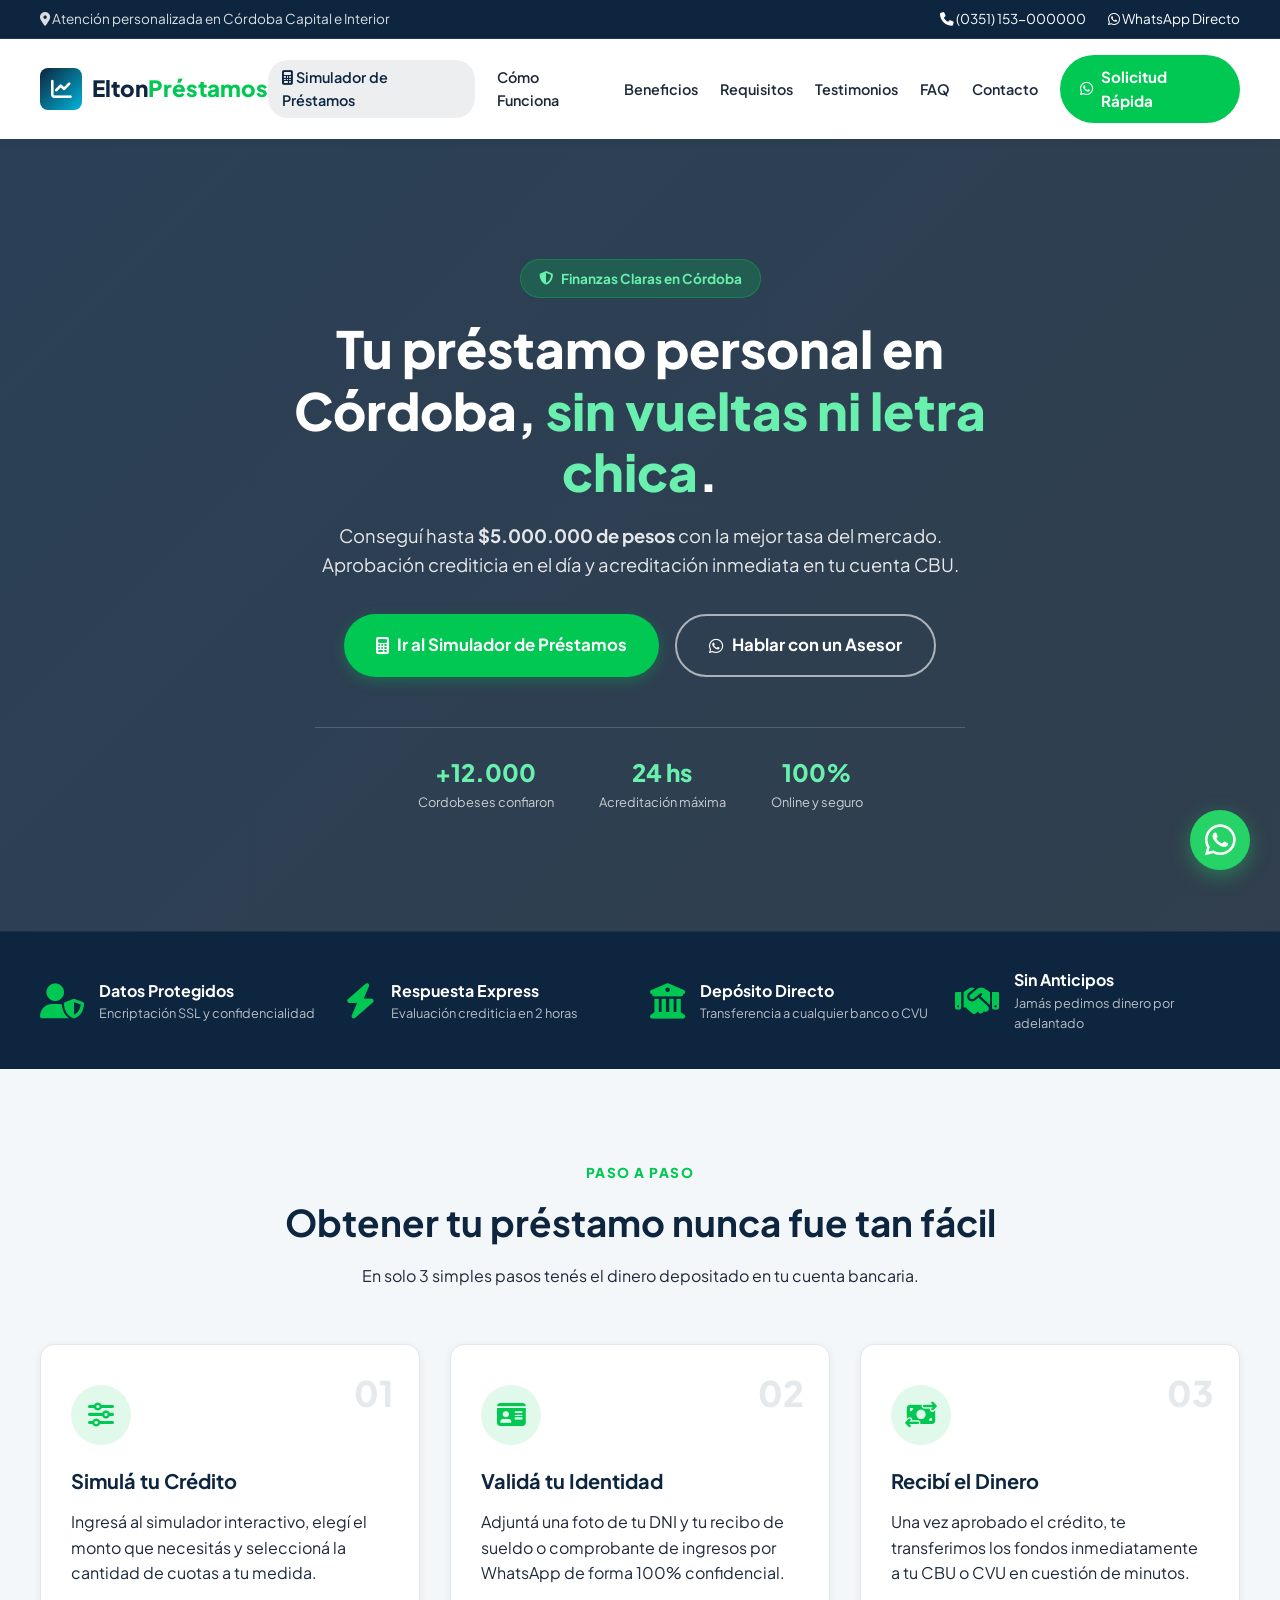
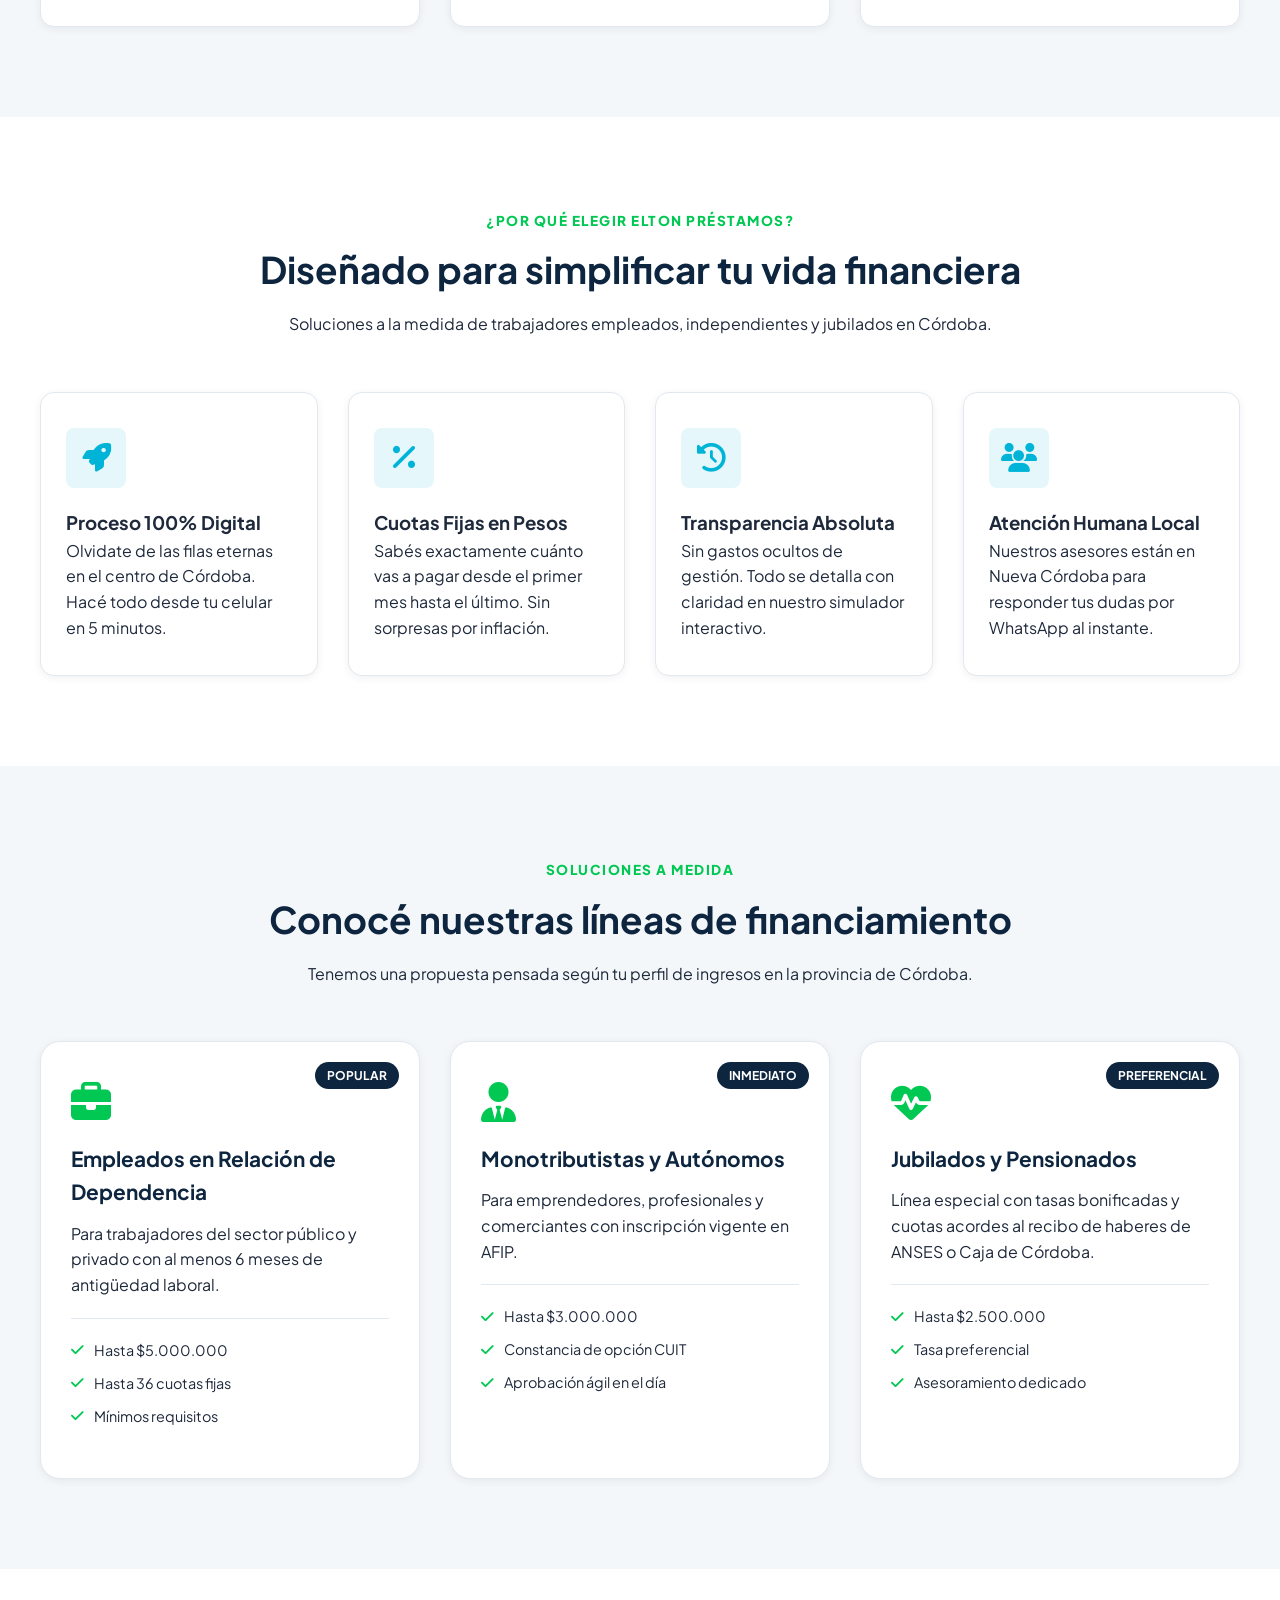
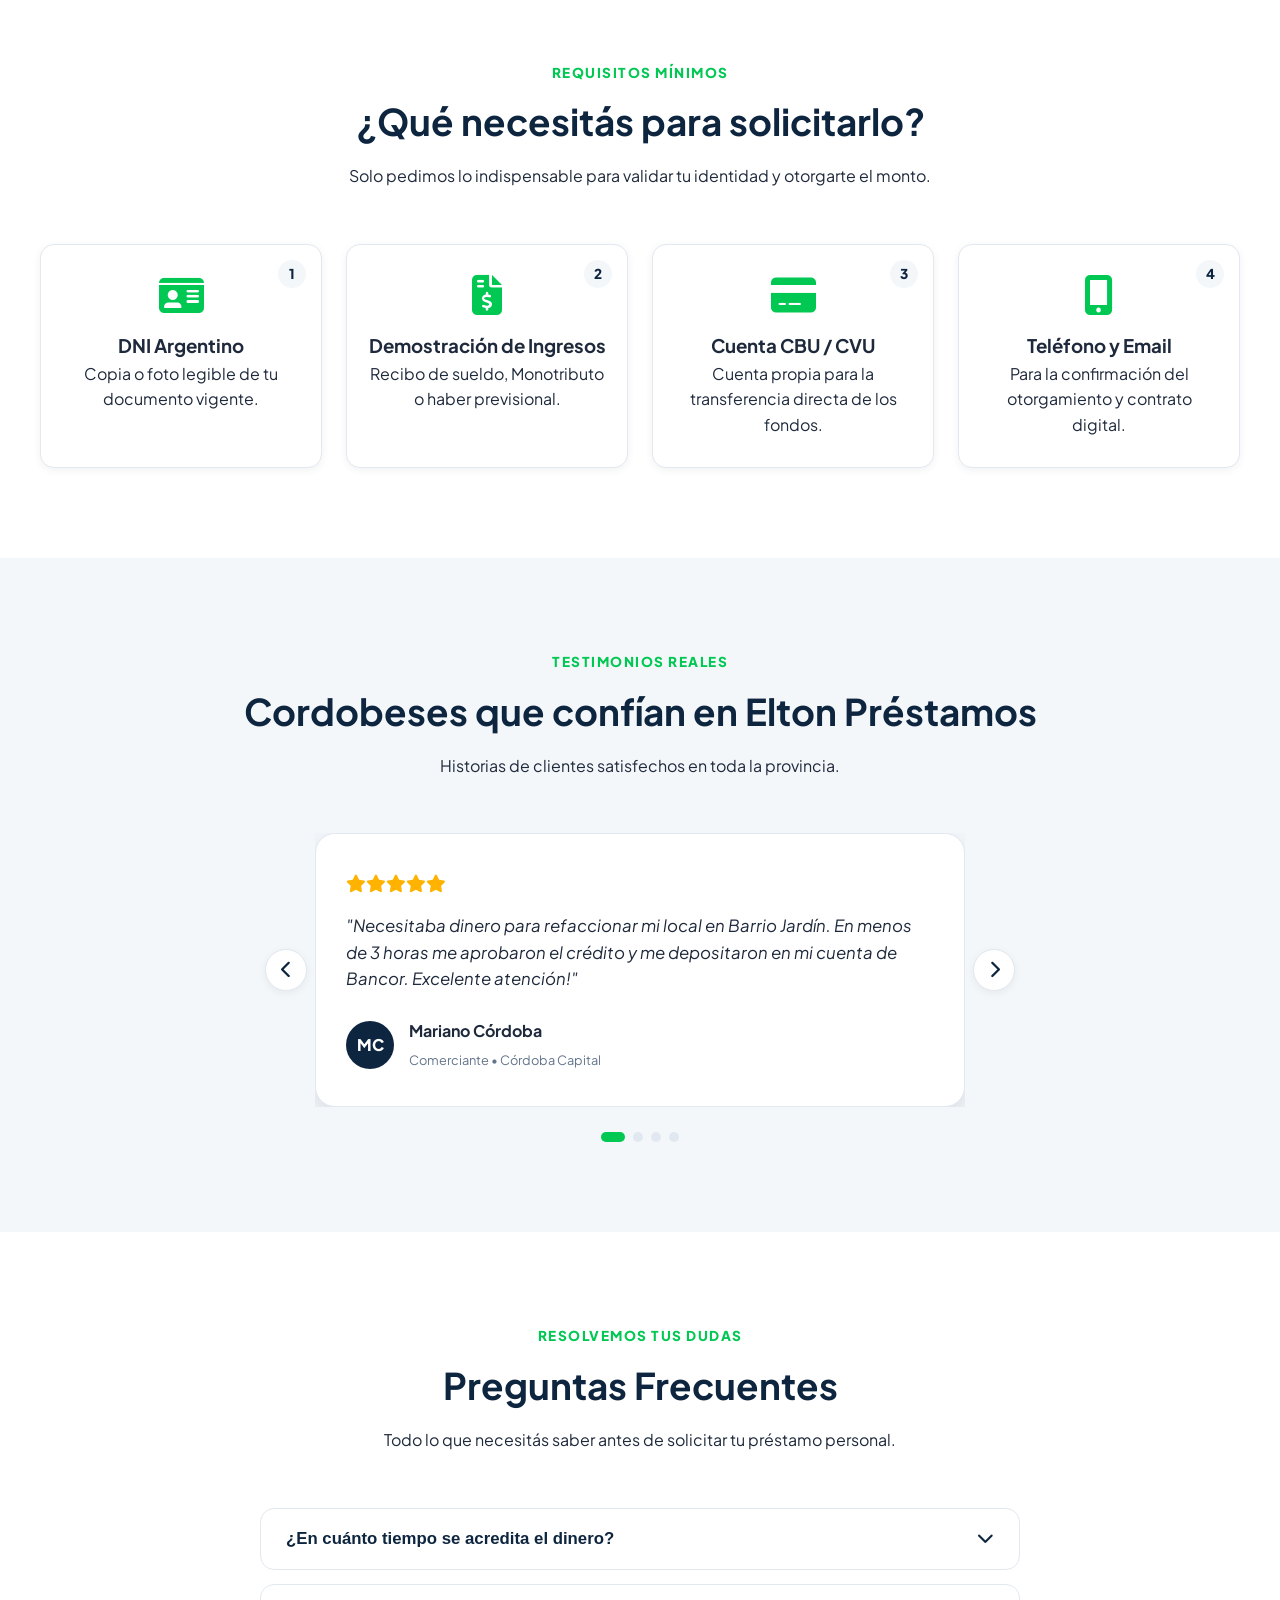
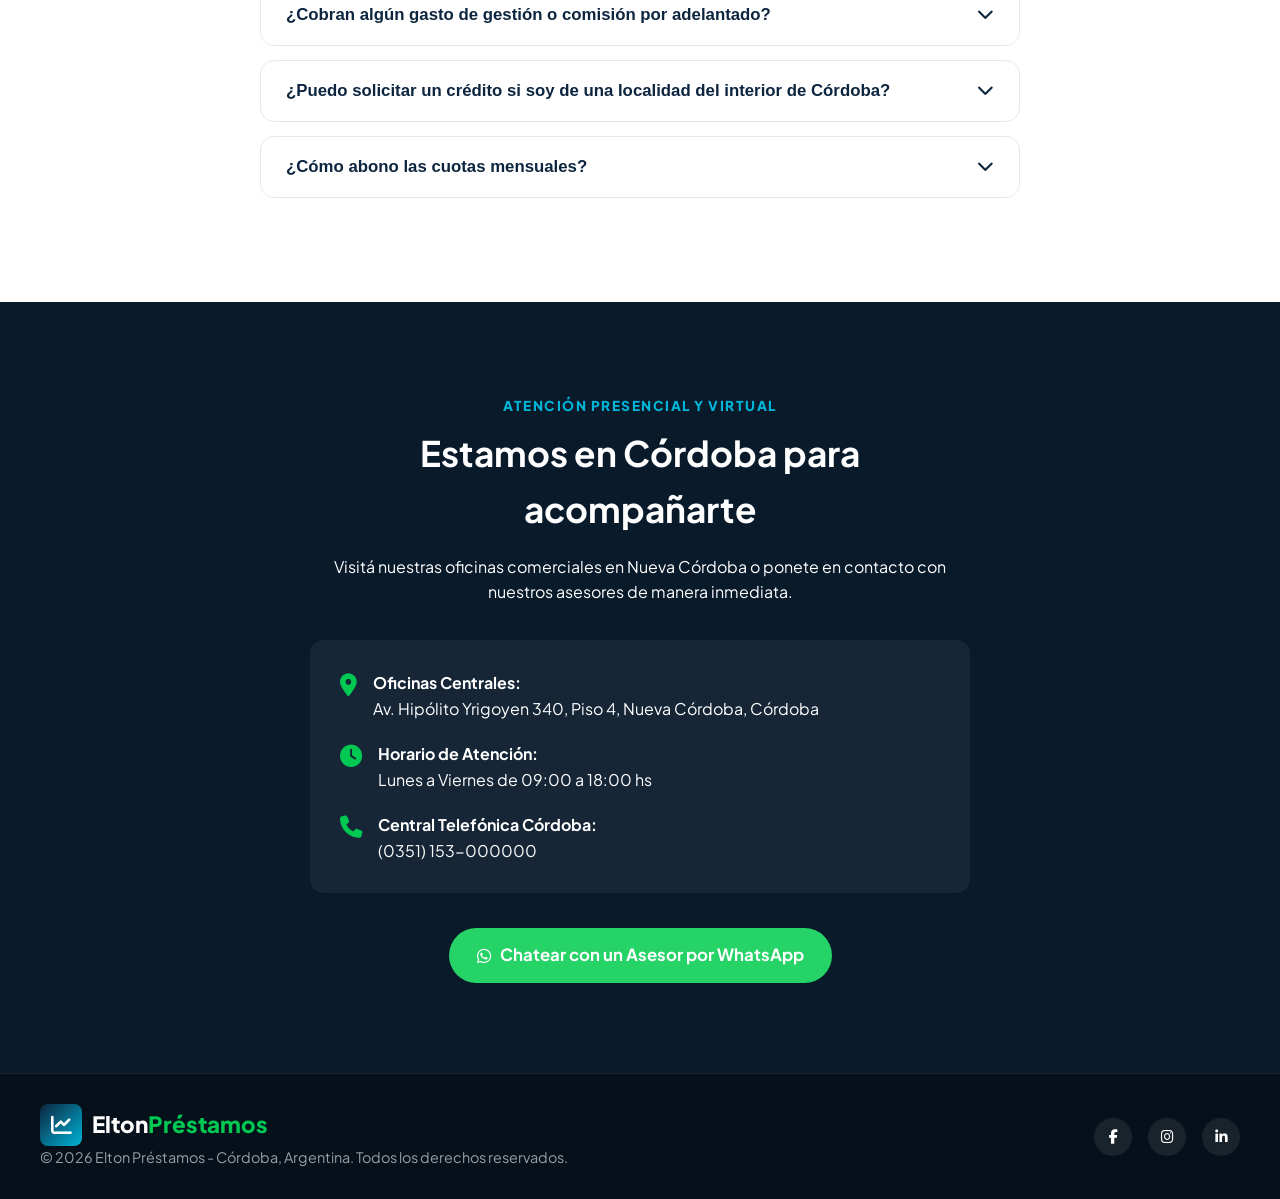
==== index.html @ fb779482 "first commit" ====
<!DOCTYPE html>
<html lang="es">
<head>
    <meta charset="UTF-8">
    <meta name="viewport" content="width=device-width, initial-scale=1.0">
    <title>Elton Préstamos Córdoba | Créditos Personales e Inmediatos</title>
    <meta name="description" content="Soluciones financieras rápidas y seguras en Córdoba, Argentina. Préstamos personales con aprobación en 24 horas y tasas transparentes.">
    
    <!-- Google Fonts -->
    <link rel="preconnect" href="https://fonts.googleapis.com">
    <link rel="preconnect" href="https://fonts.gstatic.com" crossorigin>
    <link href="https://fonts.googleapis.com/css2?family=Plus+Jakarta+Sans:wght@400;500;600;700;800&display=swap" rel="stylesheet">
    
    <!-- Font Awesome Icons -->
    <link rel="stylesheet" href="https://cdnjs.cloudflare.com/ajax/libs/font-awesome/6.4.0/css/all.min.css">
    
    <!-- Custom CSS -->
    <link rel="stylesheet" href="styles.css">
</head>
<body>

    <!-- Top Announcement Bar -->
    <div class="top-bar">
        <div class="container flex-between">
            <span class="top-bar-text"><i class="fa-solid fa-location-dot"></i> Atención personalizada en Córdoba Capital e Interior</span>
            <div class="top-bar-links">
                <a href="tel:+543510000000"><i class="fa-solid fa-phone"></i> (0351) 153-000000</a>
                <a href="https://wa.me/5493510000000" target="_blank"><i class="fa-brands fa-whatsapp"></i> WhatsApp Directo</a>
            </div>
        </div>
    </div>

    <!-- Header / Navbar -->
    <header class="navbar" id="navbar">
        <div class="container flex-between">
            <a href="index.html" class="logo">
                <div class="logo-icon"><i class="fa-solid fa-chart-line"></i></div>
                <div class="logo-text">Elton<span>Préstamos</span></div>
            </a>
            
            <nav class="nav-menu" id="nav-menu">
                <a href="simulador.html" class="nav-link highlight-link"><i class="fa-solid fa-calculator"></i> Simulador de Préstamos</a>
                <a href="#como-funciona" class="nav-link">Cómo Funciona</a>
                <a href="#ventajas" class="nav-link">Beneficios</a>
                <a href="#requisitos" class="nav-link">Requisitos</a>
                <a href="#testimonios" class="nav-link">Testimonios</a>
                <a href="#preguntas-frecuentes" class="nav-link">FAQ</a>
                <a href="#contacto" class="nav-link">Contacto</a>
                <a href="https://wa.me/5493510000000?text=Hola!%20Quiero%20solicitar%20un%20pr%C3%A9stamo" target="_blank" class="btn btn-whatsapp-nav">
                    <i class="fa-brands fa-whatsapp"></i> Solicitud Rápida
                </a>
            </nav>

            <button class="menu-toggle" id="menu-toggle" aria-label="Abrir Menú">
                <i class="fa-solid fa-bars"></i>
            </button>
        </div>
    </header>

    <!-- Hero Section con Fondo Cinemático de Imágenes en Transición Suave -->
    <section class="hero-video-section">
        <div class="hero-slideshow" id="heroSlideshow">
            <div class="slide active" style="background-image: url('https://images.unsplash.com/photo-1559526324-4b87b5e36e44?q=80&w=1920&auto=format&fit=crop');"></div>
            <div class="slide" style="background-image: url('https://images.unsplash.com/photo-1579621970563-ebec7560ff3e?q=80&w=1920&auto=format&fit=crop');"></div>
            <div class="slide" style="background-image: url('https://images.unsplash.com/photo-1563986768609-322da13575f3?q=80&w=1920&auto=format&fit=crop');"></div>
            <div class="slide" style="background-image: url('https://images.unsplash.com/photo-1521791136064-7986c2920216?q=80&w=1920&auto=format&fit=crop');"></div>
        </div>
        <div class="hero-overlay"></div>

        <div class="container hero-video-content">
            <div class="badge"><i class="fa-solid fa-shield-halved"></i> Finanzas Claras en Córdoba</div>
            <h1 class="hero-title">Tu préstamo personal en Córdoba, <span class="highlight">sin vueltas ni letra chica</span>.</h1>
            <p class="hero-subtitle">Conseguí hasta <strong>$5.000.000 de pesos</strong> con la mejor tasa del mercado. Aprobación crediticia en el día y acreditación inmediata en tu cuenta CBU.</p>
            
            <div class="hero-actions">
                <a href="simulador.html" class="btn btn-secondary btn-lg pulse-btn"><i class="fa-solid fa-calculator"></i> Ir al Simulador de Préstamos</a>
                <a href="https://wa.me/5493510000000?text=Hola,%20quisiera%20consultar%20por%20un%20cr%C3%A9dito" target="_blank" class="btn btn-outline-light btn-lg"><i class="fa-brands fa-whatsapp"></i> Hablar con un Asesor</a>
            </div>

            <div class="hero-stats-bar">
                <div class="stat-box">
                    <span class="stat-num">+12.000</span>
                    <span class="stat-label">Cordobeses confiaron</span>
                </div>
                <div class="stat-box">
                    <span class="stat-num">24 hs</span>
                    <span class="stat-label">Acreditación máxima</span>
                </div>
                <div class="stat-box">
                    <span class="stat-num">100%</span>
                    <span class="stat-label">Online y seguro</span>
                </div>
            </div>
        </div>
    </section>

    <!-- Trust Badges Bar -->
    <section class="trust-bar">
        <div class="container trust-grid">
            <div class="trust-item">
                <i class="fa-solid fa-user-shield"></i>
                <div>
                    <h4>Datos Protegidos</h4>
                    <p>Encriptación SSL y confidencialidad</p>
                </div>
            </div>
            <div class="trust-item">
                <i class="fa-solid fa-bolt"></i>
                <div>
                    <h4>Respuesta Express</h4>
                    <p>Evaluación crediticia en 2 horas</p>
                </div>
            </div>
            <div class="trust-item">
                <i class="fa-solid fa-building-columns"></i>
                <div>
                    <h4>Depósito Directo</h4>
                    <p>Transferencia a cualquier banco o CVU</p>
                </div>
            </div>
            <div class="trust-item">
                <i class="fa-solid fa-handshake"></i>
                <div>
                    <h4>Sin Anticipos</h4>
                    <p>Jamás pedimos dinero por adelantado</p>
                </div>
            </div>
        </div>
    </section>

    <!-- Cómo Funciona en 3 Pasos -->
    <section class="section bg-light" id="como-funciona">
        <div class="container">
            <div class="section-header">
                <span class="sub-title">Paso a Paso</span>
                <h2>Obtener tu préstamo nunca fue tan fácil</h2>
                <p>En solo 3 simples pasos tenés el dinero depositado en tu cuenta bancaria.</p>
            </div>

            <div class="steps-grid">
                <div class="step-card">
                    <div class="step-number">01</div>
                    <div class="step-icon"><i class="fa-solid fa-sliders"></i></div>
                    <h3>Simulá tu Crédito</h3>
                    <p>Ingresá al simulador interactivo, elegí el monto que necesitás y seleccioná la cantidad de cuotas a tu medida.</p>
                </div>

                <div class="step-card">
                    <div class="step-number">02</div>
                    <div class="step-icon"><i class="fa-solid fa-id-card"></i></div>
                    <h3>Validá tu Identidad</h3>
                    <p>Adjuntá una foto de tu DNI y tu recibo de sueldo o comprobante de ingresos por WhatsApp de forma 100% confidencial.</p>
                </div>

                <div class="step-card">
                    <div class="step-number">03</div>
                    <div class="step-icon"><i class="fa-solid fa-money-bill-transfer"></i></div>
                    <h3>Recibí el Dinero</h3>
                    <p>Una vez aprobado el crédito, te transferimos los fondos inmediatamente a tu CBU o CVU en cuestión de minutos.</p>
                </div>
            </div>
        </div>
    </section>

    <!-- Benefits Section -->
    <section class="section" id="ventajas">
        <div class="container">
            <div class="section-header">
                <span class="sub-title">¿Por qué elegir Elton Préstamos?</span>
                <h2>Diseñado para simplificar tu vida financiera</h2>
                <p>Soluciones a la medida de trabajadores empleados, independientes y jubilados en Córdoba.</p>
            </div>

            <div class="cards-grid">
                <div class="card">
                    <div class="card-icon"><i class="fa-solid fa-rocket"></i></div>
                    <h3>Proceso 100% Digital</h3>
                    <p>Olvidate de las filas eternas en el centro de Córdoba. Hacé todo desde tu celular en 5 minutos.</p>
                </div>
                <div class="card">
                    <div class="card-icon"><i class="fa-solid fa-percent"></i></div>
                    <h3>Cuotas Fijas en Pesos</h3>
                    <p>Sabés exactamente cuánto vas a pagar desde el primer mes hasta el último. Sin sorpresas por inflación.</p>
                </div>
                <div class="card">
                    <div class="card-icon"><i class="fa-solid fa-clock-rotate-left"></i></div>
                    <h3>Transparencia Absoluta</h3>
                    <p>Sin gastos ocultos de gestión. Todo se detalla con claridad en nuestro simulador interactivo.</p>
                </div>
                <div class="card">
                    <div class="card-icon"><i class="fa-solid fa-users"></i></div>
                    <h3>Atención Humana Local</h3>
                    <p>Nuestros asesores están en Nueva Córdoba para responder tus dudas por WhatsApp al instante.</p>
                </div>
            </div>
        </div>
    </section>

    <!-- Líneas de Crédito Disponible -->
    <section class="section bg-light">
        <div class="container">
            <div class="section-header">
                <span class="sub-title">Soluciones a Medida</span>
                <h2>Conocé nuestras líneas de financiamiento</h2>
                <p>Tenemos una propuesta pensada según tu perfil de ingresos en la provincia de Córdoba.</p>
            </div>

            <div class="lines-grid">
                <div class="line-card">
                    <div class="line-tag">Popular</div>
                    <i class="fa-solid fa-briefcase line-icon"></i>
                    <h3>Empleados en Relación de Dependencia</h3>
                    <p>Para trabajadores del sector público y privado con al menos 6 meses de antigüedad laboral.</p>
                    <ul class="line-features">
                        <li><i class="fa-solid fa-check"></i> Hasta $5.000.000</li>
                        <li><i class="fa-solid fa-check"></i> Hasta 36 cuotas fijas</li>
                        <li><i class="fa-solid fa-check"></i> Mínimos requisitos</li>
                    </ul>
                </div>

                <div class="line-card">
                    <div class="line-tag">Inmediato</div>
                    <i class="fa-solid fa-user-tie line-icon"></i>
                    <h3>Monotributistas y Autónomos</h3>
                    <p>Para emprendedores, profesionales y comerciantes con inscripción vigente en AFIP.</p>
                    <ul class="line-features">
                        <li><i class="fa-solid fa-check"></i> Hasta $3.000.000</li>
                        <li><i class="fa-solid fa-check"></i> Constancia de opción CUIT</li>
                        <li><i class="fa-solid fa-check"></i> Aprobación ágil en el día</li>
                    </ul>
                </div>

                <div class="line-card">
                    <div class="line-tag">Preferencial</div>
                    <i class="fa-solid fa-heart-pulse line-icon"></i>
                    <h3>Jubilados y Pensionados</h3>
                    <p>Línea especial con tasas bonificadas y cuotas acordes al recibo de haberes de ANSES o Caja de Córdoba.</p>
                    <ul class="line-features">
                        <li><i class="fa-solid fa-check"></i> Hasta $2.500.000</li>
                        <li><i class="fa-solid fa-check"></i> Tasa preferencial</li>
                        <li><i class="fa-solid fa-check"></i> Asesoramiento dedicado</li>
                    </ul>
                </div>
            </div>
        </div>
    </section>

    <!-- Requirements Section -->
    <section class="section" id="requisitos">
        <div class="container">
            <div class="section-header">
                <span class="sub-title">Requisitos Mínimos</span>
                <h2>¿Qué necesitás para solicitarlo?</h2>
                <p>Solo pedimos lo indispensable para validar tu identidad y otorgarte el monto.</p>
            </div>

            <div class="req-grid">
                <div class="req-card">
                    <div class="req-step">1</div>
                    <i class="fa-solid fa-id-card req-icon"></i>
                    <h3>DNI Argentino</h3>
                    <p>Copia o foto legible de tu documento vigente.</p>
                </div>
                <div class="req-card">
                    <div class="req-step">2</div>
                    <i class="fa-solid fa-file-invoice-dollar req-icon"></i>
                    <h3>Demostración de Ingresos</h3>
                    <p>Recibo de sueldo, Monotributo o haber previsional.</p>
                </div>
                <div class="req-card">
                    <div class="req-step">3</div>
                    <i class="fa-solid fa-credit-card req-icon"></i>
                    <h3>Cuenta CBU / CVU</h3>
                    <p>Cuenta propia para la transferencia directa de los fondos.</p>
                </div>
                <div class="req-card">
                    <div class="req-step">4</div>
                    <i class="fa-solid fa-mobile-screen-button req-icon"></i>
                    <h3>Teléfono y Email</h3>
                    <p>Para la confirmación del otorgamiento y contrato digital.</p>
                </div>
            </div>
        </div>
    </section>

    <!-- Carrusel de Testimonios -->
    <section class="section bg-light" id="testimonios">
        <div class="container">
            <div class="section-header">
                <span class="sub-title">Testimonios Reales</span>
                <h2>Cordobeses que confían en Elton Préstamos</h2>
                <p>Historias de clientes satisfechos en toda la provincia.</p>
            </div>

            <div class="testimonial-carousel-container">
                <button class="carousel-btn prev-btn" id="prevTestimonial" aria-label="Anterior"><i class="fa-solid fa-chevron-left"></i></button>
                
                <div class="testimonial-slider" id="testimonialSlider">
                    <div class="testimonial-card active">
                        <div class="stars"><i class="fa-solid fa-star"></i><i class="fa-solid fa-star"></i><i class="fa-solid fa-star"></i><i class="fa-solid fa-star"></i><i class="fa-solid fa-star"></i></div>
                        <p class="testimonial-text">"Necesitaba dinero para refaccionar mi local en Barrio Jardín. En menos de 3 horas me aprobaron el crédito y me depositaron en mi cuenta de Bancor. Excelente atención!"</p>
                        <div class="user-info">
                            <div class="avatar">MC</div>
                            <div><h4>Mariano Córdoba</h4><span>Comerciante • Córdoba Capital</span></div>
                        </div>
                    </div>

                    <div class="testimonial-card">
                        <div class="stars"><i class="fa-solid fa-star"></i><i class="fa-solid fa-star"></i><i class="fa-solid fa-star"></i><i class="fa-solid fa-star"></i><i class="fa-solid fa-star"></i></div>
                        <p class="testimonial-text">"Súper transparentes. Entré al simulador, calculé la cuota exacta y fue lo que terminé pagando. Sin gastos raros ni adelantos. Muy recomendable para monotributistas."</p>
                        <div class="user-info">
                            <div class="avatar">SF</div>
                            <div><h4>Sofia Fernández</h4><span>Diseñadora Freelance • Villa Carlos Paz</span></div>
                        </div>
                    </div>

                    <div class="testimonial-card">
                        <div class="stars"><i class="fa-solid fa-star"></i><i class="fa-solid fa-star"></i><i class="fa-solid fa-star"></i><i class="fa-solid fa-star"></i><i class="fa-solid fa-star"></i></div>
                        <p class="testimonial-text">"Solicité mi préstamo con mi recibo de sueldo de la provincia. Todo el trámite por WhatsApp sin moverme de mi casa. La acreditación fue en el mismo día."</p>
                        <div class="user-info">
                            <div class="avatar">RO</div>
                            <div><h4>Roberto Oviedo</h4><span>Empleado Público • Río Cuarto</span></div>
                        </div>
                    </div>

                    <div class="testimonial-card">
                        <div class="stars"><i class="fa-solid fa-star"></i><i class="fa-solid fa-star"></i><i class="fa-solid fa-star"></i><i class="fa-solid fa-star"></i><i class="fa-solid fa-star"></i></div>
                        <p class="testimonial-text">"Lo que más me gustó fue la rapidez del asesoramiento. Me sacaron todas las dudas por WhatsApp y no tuve que abonar nada por adelantado."</p>
                        <div class="user-info">
                            <div class="avatar">AG</div>
                            <div><h4>Andrea Gómez</h4><span>Docente • San Francisco</span></div>
                        </div>
                    </div>
                </div>

                <button class="carousel-btn next-btn" id="nextTestimonial" aria-label="Siguiente"><i class="fa-solid fa-chevron-right"></i></button>
            </div>

            <div class="carousel-dots" id="carouselDots">
                <span class="dot active" data-index="0"></span>
                <span class="dot" data-index="1"></span>
                <span class="dot" data-index="2"></span>
                <span class="dot" data-index="3"></span>
            </div>
        </div>
    </section>

    <!-- Preguntas Frecuentes -->
    <section class="section" id="preguntas-frecuentes">
        <div class="container max-w-md">
            <div class="section-header">
                <span class="sub-title">Resolvemos tus Dudas</span>
                <h2>Preguntas Frecuentes</h2>
                <p>Todo lo que necesitás saber antes de solicitar tu préstamo personal.</p>
            </div>

            <div class="accordion">
                <div class="accordion-item">
                    <button class="accordion-header">
                        <span>¿En cuánto tiempo se acredita el dinero?</span>
                        <i class="fa-solid fa-chevron-down"></i>
                    </button>
                    <div class="accordion-body">
                        <p>Una vez aprobada tu solicitud y firmada la documentación digitalmente, el dinero se transfiere a tu CBU/CVU en un plazo de 2 a 24 horas hábiles.</p>
                    </div>
                </div>

                <div class="accordion-item">
                    <button class="accordion-header">
                        <span>¿Cobran algún gasto de gestión o comisión por adelantado?</span>
                        <i class="fa-solid fa-chevron-down"></i>
                    </button>
                    <div class="accordion-body">
                        <p><strong>Jamás.</strong> En Elton Préstamos NUNCA pedimos dinero ni transferencias por adelantado. La transparencia es nuestro pilar fundamental.</p>
                    </div>
                </div>

                <div class="accordion-item">
                    <button class="accordion-header">
                        <span>¿Puedo solicitar un crédito si soy de una localidad del interior de Córdoba?</span>
                        <i class="fa-solid fa-chevron-down"></i>
                    </button>
                    <div class="accordion-body">
                        <p>¡Sí, totalmente! Operamos de manera 100% digital en toda la provincia de Córdoba (Río Cuarto, Villa María, Carlos Paz, San Francisco, Jesús María, etc.).</p>
                    </div>
                </div>

                <div class="accordion-item">
                    <button class="accordion-header">
                        <span>¿Cómo abono las cuotas mensuales?</span>
                        <i class="fa-solid fa-chevron-down"></i>
                    </button>
                    <div class="accordion-body">
                        <p>Podés abonar mediante débito automático en tu cuenta bancaria, o bien a través de transferencia bancaria, Rapipago o Pago Fácil antes de cada vencimiento.</p>
                    </div>
                </div>
            </div>
        </div>
    </section>

    <!-- Contact & Location Section -->
    <section class="section bg-dark text-white" id="contacto">
        <div class="container contact-single-grid">
            <div class="contact-info">
                <span class="sub-title text-accent">Atención Presencial y Virtual</span>
                <h2>Estamos en Córdoba para acompañarte</h2>
                <p>Visitá nuestras oficinas comerciales en Nueva Córdoba o ponete en contacto con nuestros asesores de manera inmediata.</p>

                <div class="contact-details">
                    <div class="contact-item">
                        <i class="fa-solid fa-location-dot"></i>
                        <div>
                            <strong>Oficinas Centrales:</strong>
                            <p>Av. Hipólito Yrigoyen 340, Piso 4, Nueva Córdoba, Córdoba</p>
                        </div>
                    </div>
                    <div class="contact-item">
                        <i class="fa-solid fa-clock"></i>
                        <div>
                            <strong>Horario de Atención:</strong>
                            <p>Lunes a Viernes de 09:00 a 18:00 hs</p>
                        </div>
                    </div>
                    <div class="contact-item">
                        <i class="fa-solid fa-phone"></i>
                        <div>
                            <strong>Central Telefónica Córdoba:</strong>
                            <p>(0351) 153-000000</p>
                        </div>
                    </div>
                </div>

                <div style="margin-top: 35px; text-align: center;">
                    <a href="https://wa.me/5493510000000?text=Hola!%20Quiero%20iniciar%20una%20consulta" target="_blank" class="btn btn-whatsapp-lg">
                        <i class="fa-brands fa-whatsapp"></i> Chatear con un Asesor por WhatsApp
                    </a>
                </div>
            </div>
        </div>
    </section>

    <!-- Footer -->
    <footer class="footer">
        <div class="container flex-between footer-content">
            <div class="footer-brand">
                <div class="logo logo-light">
                    <div class="logo-icon"><i class="fa-solid fa-chart-line"></i></div>
                    <div class="logo-text">Elton<span>Préstamos</span></div>
                </div>
                <p>© 2026 Elton Préstamos - Córdoba, Argentina. Todos los derechos reservados.</p>
            </div>
            <div class="footer-social">
                <a href="#" aria-label="Facebook"><i class="fa-brands fa-facebook-f"></i></a>
                <a href="#" aria-label="Instagram"><i class="fa-brands fa-instagram"></i></a>
                <a href="#" aria-label="LinkedIn"><i class="fa-brands fa-linkedin-in"></i></a>
            </div>
        </div>
    </footer>

    <!-- Botón de WhatsApp Flotante Fijo -->
    <a href="https://wa.me/5493510000000?text=Hola!%20Me%20interesa%20consultar%20por%20un%20cr%C3%A9dito" target="_blank" class="floating-whatsapp" aria-label="Chat de WhatsApp">
        <i class="fa-brands fa-whatsapp"></i>
    </a>

    <script src="script.js"></script>
</body>
</html>
---- styles.css ----
/* ==========================================================================
   Elton Préstamos - Modern Premium CSS Framework & Complete Design
   ========================================================================== */

:root {
  --primary-color: #0d253f;       /* Dark Navy */
  --primary-light: #1e3a5f;      /* Lighter Navy */
  --secondary-color: #00c853;     /* Vibrant Trust Green */
  --secondary-hover: #00a843;     /* Darker Green Hover */
  --accent-color: #00b4d8;        /* Sky Cyan Accent */
  --dark-bg: #091a2b;             /* Deep Footer Background */
  --light-bg: #f4f7fa;            /* Soft Section Grey */
  --white: #ffffff;
  --text-primary: #1e293b;        /* Charcoal Main Text */
  --text-muted: #64748b;          /* Grey Subtitles */
  --border-color: #e2e8f0;        /* Subtle Border Grey */
  --shadow-sm: 0 2px 8px rgba(0,0,0,0.06);
  --shadow-md: 0 8px 24px rgba(13, 37, 63, 0.12);
  --shadow-lg: 0 16px 40px rgba(13, 37, 63, 0.18);
  --radius-sm: 8px;
  --radius-md: 14px;
  --radius-lg: 20px;
  --transition: all 0.3s cubic-bezier(0.4, 0, 0.2, 1);
}

* {
  margin: 0;
  padding: 0;
  box-sizing: border-box;
}

html {
  scroll-behavior: smooth;
  font-size: 16px;
}

body {
  font-family: 'Plus Jakarta Sans', -apple-system, BlinkMacSystemFont, sans-serif;
  color: var(--text-primary);
  background-color: var(--white);
  line-height: 1.6;
  overflow-x: hidden;
}

.container {
  width: 100%;
  max-width: 1240px;
  margin: 0 auto;
  padding: 0 20px;
}

.max-w-md {
  max-width: 800px;
}

.flex-between {
  display: flex;
  justify-content: space-between;
  align-items: center;
}

.section {
  padding: 90px 0;
}

.bg-light { background-color: var(--light-bg); }
.bg-dark { background-color: var(--dark-bg); }
.text-white { color: var(--white) !important; }
.text-accent { color: var(--accent-color) !important; }

/* Top Announcement Bar */
.top-bar {
  background-color: var(--primary-color);
  color: rgba(255,255,255,0.85);
  font-size: 0.85rem;
  padding: 8px 0;
  border-bottom: 1px solid rgba(255,255,255,0.1);
}

.top-bar-links a {
  color: var(--white);
  text-decoration: none;
  margin-left: 20px;
  transition: var(--transition);
}

.top-bar-links a:hover {
  color: var(--secondary-color);
}

/* Navbar */
.navbar {
  background: var(--white);
  position: sticky;
  top: 0;
  z-index: 1000;
  box-shadow: var(--shadow-sm);
  padding: 16px 0;
}

.logo {
  display: flex;
  align-items: center;
  text-decoration: none;
  gap: 10px;
}

.logo-icon {
  width: 42px;
  height: 42px;
  background: linear-gradient(135deg, var(--primary-color), var(--accent-color));
  border-radius: var(--radius-sm);
  display: flex;
  align-items: center;
  justify-content: center;
  color: var(--white);
  font-size: 1.3rem;
}

.logo-text {
  font-size: 1.4rem;
  font-weight: 800;
  color: var(--primary-color);
}

.logo-text span {
  color: var(--secondary-color);
}

.logo-light .logo-text {
  color: var(--white);
}

.nav-menu {
  display: flex;
  align-items: center;
  gap: 22px;
}

.nav-link {
  text-decoration: none;
  color: var(--text-primary);
  font-weight: 600;
  font-size: 0.9rem;
  transition: var(--transition);
}

.nav-link.highlight-link {
  color: var(--primary-color);
  background: rgba(13, 37, 63, 0.08);
  padding: 6px 14px;
  border-radius: 20px;
}

.nav-link:hover {
  color: var(--secondary-color);
}

.menu-toggle {
  display: none;
  background: none;
  border: none;
  font-size: 1.6rem;
  color: var(--primary-color);
  cursor: pointer;
}

/* HERO CON SLIDESHOW DE IMÁGENES 100% ROBUSTO */
.hero-video-section {
  position: relative;
  height: 88vh;
  min-height: 580px;
  display: flex;
  align-items: center;
  justify-content: center;
  overflow: hidden;
  text-align: center;
  color: var(--white);
}

.hero-slideshow {
  position: absolute;
  inset: 0;
  z-index: 1;
}

.hero-slideshow .slide {
  position: absolute;
  inset: 0;
  background-size: cover;
  background-position: center;
  opacity: 0;
  transition: opacity 1.5s ease-in-out;
  filter: contrast(105%) brightness(85%);
}

.hero-slideshow .slide.active {
  opacity: 1;
}

.hero-overlay {
  position: absolute;
  inset: 0;
  background: linear-gradient(135deg, rgba(13, 37, 63, 0.88) 0%, rgba(9, 26, 43, 0.84) 100%);
  z-index: 2;
}

.hero-video-content {
  position: relative;
  z-index: 3;
  max-width: 850px;
  margin: 0 auto;
  display: flex;
  flex-direction: column;
  align-items: center;
}

.badge {
  display: inline-flex;
  align-items: center;
  gap: 8px;
  background: rgba(0, 200, 83, 0.22);
  color: #69f0ae;
  padding: 8px 18px;
  border-radius: 50px;
  font-weight: 700;
  font-size: 0.85rem;
  margin-bottom: 20px;
  border: 1px solid rgba(0, 200, 83, 0.35);
  backdrop-filter: blur(4px);
}

.hero-title {
  font-size: 3.2rem;
  font-weight: 800;
  margin-bottom: 18px;
  line-height: 1.2;
}

.hero-title .highlight {
  color: #69f0ae;
}

.hero-subtitle {
  font-size: 1.15rem;
  margin-bottom: 35px;
  color: rgba(255, 255, 255, 0.88);
  max-width: 700px;
}

.hero-actions {
  display: flex;
  gap: 16px;
  flex-wrap: wrap;
  justify-content: center;
  margin-bottom: 50px;
}

.pulse-btn {
  animation: pulse 2s infinite;
}

@keyframes pulse {
  0% { box-shadow: 0 0 0 0 rgba(0, 200, 83, 0.6); }
  70% { box-shadow: 0 0 0 15px rgba(0, 200, 83, 0); }
  100% { box-shadow: 0 0 0 0 rgba(0, 200, 83, 0); }
}

.hero-stats-bar {
  display: flex;
  gap: 45px;
  justify-content: center;
  border-top: 1px solid rgba(255, 255, 255, 0.18);
  padding-top: 25px;
  width: 100%;
  max-width: 650px;
}

.stat-box {
  display: flex;
  flex-direction: column;
}

.stat-num {
  font-size: 1.5rem;
  font-weight: 800;
  color: #69f0ae;
}

.stat-label {
  font-size: 0.8rem;
  color: rgba(255, 255, 255, 0.75);
}

/* Button Components */
.btn {
  display: inline-flex;
  align-items: center;
  justify-content: center;
  gap: 8px;
  padding: 12px 24px;
  border-radius: 50px;
  font-weight: 700;
  font-size: 0.95rem;
  text-decoration: none;
  cursor: pointer;
  border: none;
  transition: var(--transition);
}

.btn-secondary {
  background: var(--secondary-color);
  color: var(--white);
  box-shadow: 0 4px 14px rgba(0, 200, 83, 0.3);
}

.btn-secondary:hover {
  background: var(--secondary-hover);
  transform: translateY(-2px);
}

.btn-outline-light {
  background: transparent;
  color: var(--white);
  border: 2px solid rgba(255, 255, 255, 0.6);
}

.btn-outline-light:hover {
  background: var(--white);
  color: var(--primary-color);
  border-color: var(--white);
}

.btn-whatsapp-nav {
  background: var(--secondary-color);
  color: var(--white);
  padding: 10px 20px;
}

.btn-whatsapp-lg {
  background: #25d366;
  color: var(--white);
  font-size: 1.05rem;
  padding: 14px 28px;
}

.btn-whatsapp-lg:hover {
  background: #1eb957;
  transform: translateY(-2px);
}

.btn-lg {
  padding: 16px 32px;
  font-size: 1.05rem;
}

/* Trust Bar */
.trust-bar {
  background: var(--primary-color);
  color: var(--white);
  padding: 35px 0;
  border-top: 1px solid rgba(255,255,255,0.05);
}

.trust-grid {
  display: grid;
  grid-template-columns: repeat(4, 1fr);
  gap: 20px;
}

.trust-item {
  display: flex;
  align-items: center;
  gap: 15px;
}

.trust-item i {
  font-size: 2.2rem;
  color: var(--secondary-color);
}

.trust-item h4 {
  color: var(--white);
  font-size: 1rem;
}

.trust-item p {
  color: rgba(255,255,255,0.7);
  font-size: 0.8rem;
}

/* Section Header */
.section-header {
  text-align: center;
  margin-bottom: 55px;
}

.section-header h2 {
  font-size: 2.3rem;
  margin-top: 8px;
  margin-bottom: 12px;
  color: var(--primary-color);
}

.sub-title {
  text-transform: uppercase;
  letter-spacing: 1.5px;
  font-size: 0.85rem;
  font-weight: 800;
  color: var(--secondary-color);
}

/* Paso a Paso */
.steps-grid {
  display: grid;
  grid-template-columns: repeat(auto-fit, minmax(280px, 1fr));
  gap: 30px;
}

.step-card {
  background: var(--white);
  padding: 40px 30px;
  border-radius: var(--radius-md);
  box-shadow: var(--shadow-sm);
  border: 1px solid var(--border-color);
  position: relative;
  transition: var(--transition);
}

.step-card:hover {
  transform: translateY(-5px);
  box-shadow: var(--shadow-md);
}

.step-number {
  position: absolute;
  top: 20px;
  right: 25px;
  font-size: 2.2rem;
  font-weight: 800;
  color: rgba(13, 37, 63, 0.1);
}

.step-icon {
  width: 60px;
  height: 60px;
  background: rgba(0, 200, 83, 0.12);
  color: var(--secondary-color);
  border-radius: 50%;
  display: flex;
  align-items: center;
  justify-content: center;
  font-size: 1.6rem;
  margin-bottom: 20px;
}

.step-card h3 {
  font-size: 1.25rem;
  margin-bottom: 12px;
  color: var(--primary-color);
}

/* Líneas de Crédito */
.lines-grid {
  display: grid;
  grid-template-columns: repeat(auto-fit, minmax(300px, 1fr));
  gap: 30px;
}

.line-card {
  background: var(--white);
  padding: 40px 30px;
  border-radius: var(--radius-lg);
  border: 1px solid var(--border-color);
  box-shadow: var(--shadow-sm);
  position: relative;
  transition: var(--transition);
}

.line-card:hover {
  transform: translateY(-8px);
  box-shadow: var(--shadow-md);
  border-color: var(--secondary-color);
}

.line-tag {
  position: absolute;
  top: 20px;
  right: 20px;
  background: var(--primary-color);
  color: var(--white);
  padding: 4px 12px;
  border-radius: 20px;
  font-size: 0.75rem;
  font-weight: 700;
  text-transform: uppercase;
}

.line-icon {
  font-size: 2.5rem;
  color: var(--secondary-color);
  margin-bottom: 20px;
}

.line-card h3 {
  font-size: 1.3rem;
  margin-bottom: 12px;
  color: var(--primary-color);
}

.line-features {
  list-style: none;
  margin-top: 20px;
  padding-top: 20px;
  border-top: 1px solid var(--border-color);
}

.line-features li {
  margin-bottom: 10px;
  font-size: 0.9rem;
  display: flex;
  align-items: center;
  gap: 10px;
}

.line-features i {
  color: var(--secondary-color);
}

/* Cards Grid General */
.cards-grid {
  display: grid;
  grid-template-columns: repeat(auto-fit, minmax(260px, 1fr));
  gap: 30px;
}

.card {
  background: var(--white);
  padding: 35px 25px;
  border-radius: var(--radius-md);
  box-shadow: var(--shadow-sm);
  border: 1px solid var(--border-color);
  transition: var(--transition);
}

.card:hover {
  transform: translateY(-8px);
  box-shadow: var(--shadow-md);
  border-color: var(--accent-color);
}

.card-icon {
  width: 60px;
  height: 60px;
  background: rgba(0, 180, 216, 0.1);
  color: var(--accent-color);
  border-radius: var(--radius-sm);
  display: flex;
  align-items: center;
  justify-content: center;
  font-size: 1.8rem;
  margin-bottom: 20px;
}

/* Requirements Grid */
.req-grid {
  display: grid;
  grid-template-columns: repeat(4, 1fr);
  gap: 24px;
}

.req-card {
  background: var(--white);
  padding: 30px 20px;
  border-radius: var(--radius-md);
  text-align: center;
  position: relative;
  box-shadow: var(--shadow-sm);
  border: 1px solid var(--border-color);
}

.req-step {
  position: absolute;
  top: 15px;
  right: 15px;
  width: 28px;
  height: 28px;
  background: var(--light-bg);
  border-radius: 50%;
  font-weight: 800;
  font-size: 0.85rem;
  display: flex;
  align-items: center;
  justify-content: center;
  color: var(--primary-color);
}

.req-icon {
  font-size: 2.5rem;
  color: var(--secondary-color);
  margin-bottom: 16px;
}

/* Carrusel de Testimonios */
.testimonial-carousel-container {
  position: relative;
  max-width: 750px;
  margin: 0 auto;
  padding: 0 50px;
}

.testimonial-slider {
  overflow: hidden;
  position: relative;
  min-height: 220px;
}

.testimonial-card {
  background: var(--white);
  padding: 35px 30px;
  border-radius: var(--radius-lg);
  box-shadow: var(--shadow-md);
  border: 1px solid var(--border-color);
  display: none;
  animation: fadeIn 0.5s ease-in-out;
}

.testimonial-card.active {
  display: block;
}

@keyframes fadeIn {
  from { opacity: 0; transform: scale(0.98); }
  to { opacity: 1; transform: scale(1); }
}

.stars {
  color: #ffb300;
  margin-bottom: 15px;
  font-size: 1.1rem;
}

.testimonial-text {
  font-size: 1.05rem;
  font-style: italic;
  margin-bottom: 25px;
  color: var(--text-primary);
}

.user-info {
  display: flex;
  align-items: center;
  gap: 15px;
}

.avatar {
  width: 48px;
  height: 48px;
  background: var(--primary-color);
  color: var(--white);
  border-radius: 50%;
  display: flex;
  align-items: center;
  justify-content: center;
  font-weight: 800;
  font-size: 1rem;
}

.user-info h4 {
  font-size: 1rem;
  margin-bottom: 2px;
}

.user-info span {
  font-size: 0.8rem;
  color: var(--text-muted);
}

.carousel-btn {
  position: absolute;
  top: 50%;
  transform: translateY(-50%);
  width: 42px;
  height: 42px;
  border-radius: 50%;
  background: var(--white);
  border: 1px solid var(--border-color);
  color: var(--primary-color);
  font-size: 1.1rem;
  cursor: pointer;
  box-shadow: var(--shadow-sm);
  transition: var(--transition);
}

.carousel-btn:hover {
  background: var(--primary-color);
  color: var(--white);
}

.prev-btn { left: 0; }
.next-btn { right: 0; }

.carousel-dots {
  display: flex;
  justify-content: center;
  gap: 8px;
  margin-top: 25px;
}

.dot {
  width: 10px;
  height: 10px;
  border-radius: 50%;
  background: var(--border-color);
  cursor: pointer;
  transition: var(--transition);
}

.dot.active {
  background: var(--secondary-color);
  width: 24px;
  border-radius: 10px;
}

/* Accordion FAQs */
.accordion-item {
  background: var(--white);
  border-radius: var(--radius-md);
  margin-bottom: 14px;
  border: 1px solid var(--border-color);
  overflow: hidden;
}

.accordion-header {
  width: 100%;
  padding: 20px 25px;
  background: none;
  border: none;
  display: flex;
  justify-content: space-between;
  align-items: center;
  font-size: 1.05rem;
  font-weight: 700;
  color: var(--primary-color);
  cursor: pointer;
  text-align: left;
}

.accordion-header i {
  transition: var(--transition);
}

.accordion-item.active .accordion-header i {
  transform: rotate(180deg);
}

.accordion-body {
  max-height: 0;
  overflow: hidden;
  transition: max-height 0.3s ease-out;
  padding: 0 25px;
}

.accordion-item.active .accordion-body {
  padding: 0 25px 20px 25px;
}

/* Contact Single Section */
.contact-single-grid {
  max-width: 700px;
  margin: 0 auto;
  text-align: center;
}

.contact-info h2 {
  color: var(--white);
  font-size: 2.2rem;
  margin-top: 8px;
  margin-bottom: 16px;
}

.contact-details {
  margin-top: 35px;
  text-align: left;
  background: rgba(255,255,255,0.05);
  padding: 30px;
  border-radius: var(--radius-md);
}

.contact-item {
  display: flex;
  gap: 16px;
  margin-bottom: 20px;
}

.contact-item:last-child {
  margin-bottom: 0;
}

.contact-item i {
  font-size: 1.4rem;
  color: var(--secondary-color);
  margin-top: 4px;
}

.contact-item strong {
  color: var(--white);
  display: block;
}

/* Footer */
.footer {
  background: #05101a;
  color: rgba(255,255,255,0.6);
  padding: 30px 0;
  border-top: 1px solid rgba(255,255,255,0.08);
  font-size: 0.9rem;
}

.footer-social {
  display: flex;
  gap: 16px;
}

.footer-social a {
  width: 38px;
  height: 38px;
  background: rgba(255,255,255,0.08);
  color: var(--white);
  border-radius: 50%;
  display: flex;
  align-items: center;
  justify-content: center;
  text-decoration: none;
  transition: var(--transition);
}

.footer-social a:hover {
  background: var(--secondary-color);
}

/* WHATSAPP FLOTANTE */
.floating-whatsapp {
  position: fixed;
  bottom: 30px;
  right: 30px;
  width: 60px;
  height: 60px;
  background-color: #25d366;
  color: #fff;
  border-radius: 50%;
  display: flex;
  align-items: center;
  justify-content: center;
  font-size: 2.2rem;
  box-shadow: 0 6px 20px rgba(37, 211, 102, 0.4);
  z-index: 9999;
  transition: var(--transition);
  text-decoration: none;
}

.floating-whatsapp:hover {
  transform: scale(1.1);
  background-color: #1eb957;
}

/* ESTILOS DEL SIMULADOR PARA EL CLIENTE (simulador.html) */
.grid{
  display: grid;
  grid-template-columns: repeat(auto-fit, minmax(180px, 1fr));
  gap: 16px 20px;
}
label{
  display: block;
  font-size: .75rem;
  text-transform: uppercase;
  letter-spacing: .6px;
  color: var(--text-muted);
  margin-bottom: 6px;
  font-weight: 700;
}
input[type=number], select{
  width: 100%;
  font-family: 'IBM Plex Mono', monospace;
  font-size: 1rem;
  padding: 10px 12px;
  border: 1px solid var(--border-color);
  border-radius: var(--radius-sm);
  background: var(--light-bg);
  color: var(--text-primary);
}
input[type=number]:focus, select:focus{
  outline: none;
  border-color: var(--secondary-color);
  background: var(--white);
}

/* Tarjetas de Resumen Limpias para el Cliente */
.client-card {
  background: var(--white);
  border: 1px solid var(--border-color);
  border-left: 5px solid var(--secondary-color);
  border-radius: var(--radius-sm);
  padding: 18px 20px;
  box-shadow: var(--shadow-sm);
}
.client-card .k {
  font-size: 0.72rem;
  text-transform: uppercase;
  letter-spacing: 0.6px;
  color: var(--text-muted);
  font-weight: 700;
}
.client-card .v {
  font-family: 'IBM Plex Mono', monospace;
  font-size: 1.35rem;
  font-weight: 800;
  margin-top: 6px;
  color: var(--primary-color);
}

/* Tabla del Cliente */
table{
  width: 100%;
  border-collapse: collapse;
  font-size: .9rem;
  min-width: 600px;
}
thead th{
  text-align: right;
  font-family: 'Plus Jakarta Sans', sans-serif;
  font-size: 0.75rem;
  text-transform: uppercase;
  letter-spacing: 0.5px;
  color: var(--white);
  background: var(--primary-color);
  padding: 14px 16px;
}
thead th:first-child, thead th:nth-child(2){text-align:left;}
tbody td{
  padding: 12px 16px;
  text-align: right;
  font-family: 'IBM Plex Mono', monospace;
  border-bottom: 1px solid var(--border-color);
  color: var(--text-primary);
}
tbody td:first-child{
  font-family: 'Plus Jakarta Sans', sans-serif;
  text-align: center;
  font-weight: 600;
  color: var(--text-muted);
}
tbody td.mes{
  font-family: 'Plus Jakarta Sans', sans-serif;
  text-align: left;
  font-weight: 600;
  color: var(--primary-color);
}
tbody tr:nth-child(even){background: var(--light-bg);}
tfoot td{
  padding: 14px 16px;
  text-align: right;
  font-family: 'IBM Plex Mono', monospace;
  font-weight: 800;
  background: #e2e8f0;
  color: var(--primary-color);
  border-top: 2px solid var(--primary-color);
}
tfoot td.mes{text-align:left; font-family:'Plus Jakarta Sans',sans-serif;}

/* Responsivo */
@media (max-width: 1024px) {
  .trust-grid, .req-grid {
    grid-template-columns: repeat(2, 1fr);
  }
}
@media (max-width: 768px) {
  .trust-grid, .req-grid {
    grid-template-columns: 1fr;
  }
  .hero-title {
    font-size: 2.2rem;
  }
  .menu-toggle {
    display: block;
  }
  .nav-menu {
    position: fixed;
    top: 74px;
    left: -100%;
    width: 100%;
    height: calc(100vh - 74px);
    background: var(--white);
    flex-direction: column;
    justify-content: center;
    gap: 25px;
    transition: var(--transition);
    box-shadow: var(--shadow-md);
  }
  .nav-menu.active {
    left: 0;
  }
  .testimonial-carousel-container {
    padding: 0 10px;
  }
  .carousel-btn {
    display: none;
  }
}

/* Fondo elegante y profesional para la página del simulador */
body.simulador-page-bg {
  background: linear-gradient(135deg, #091a2b 0%, #0d253f 50%, #1e3a5f 100%);
  background-attachment: fixed;
  min-height: 100vh;
}
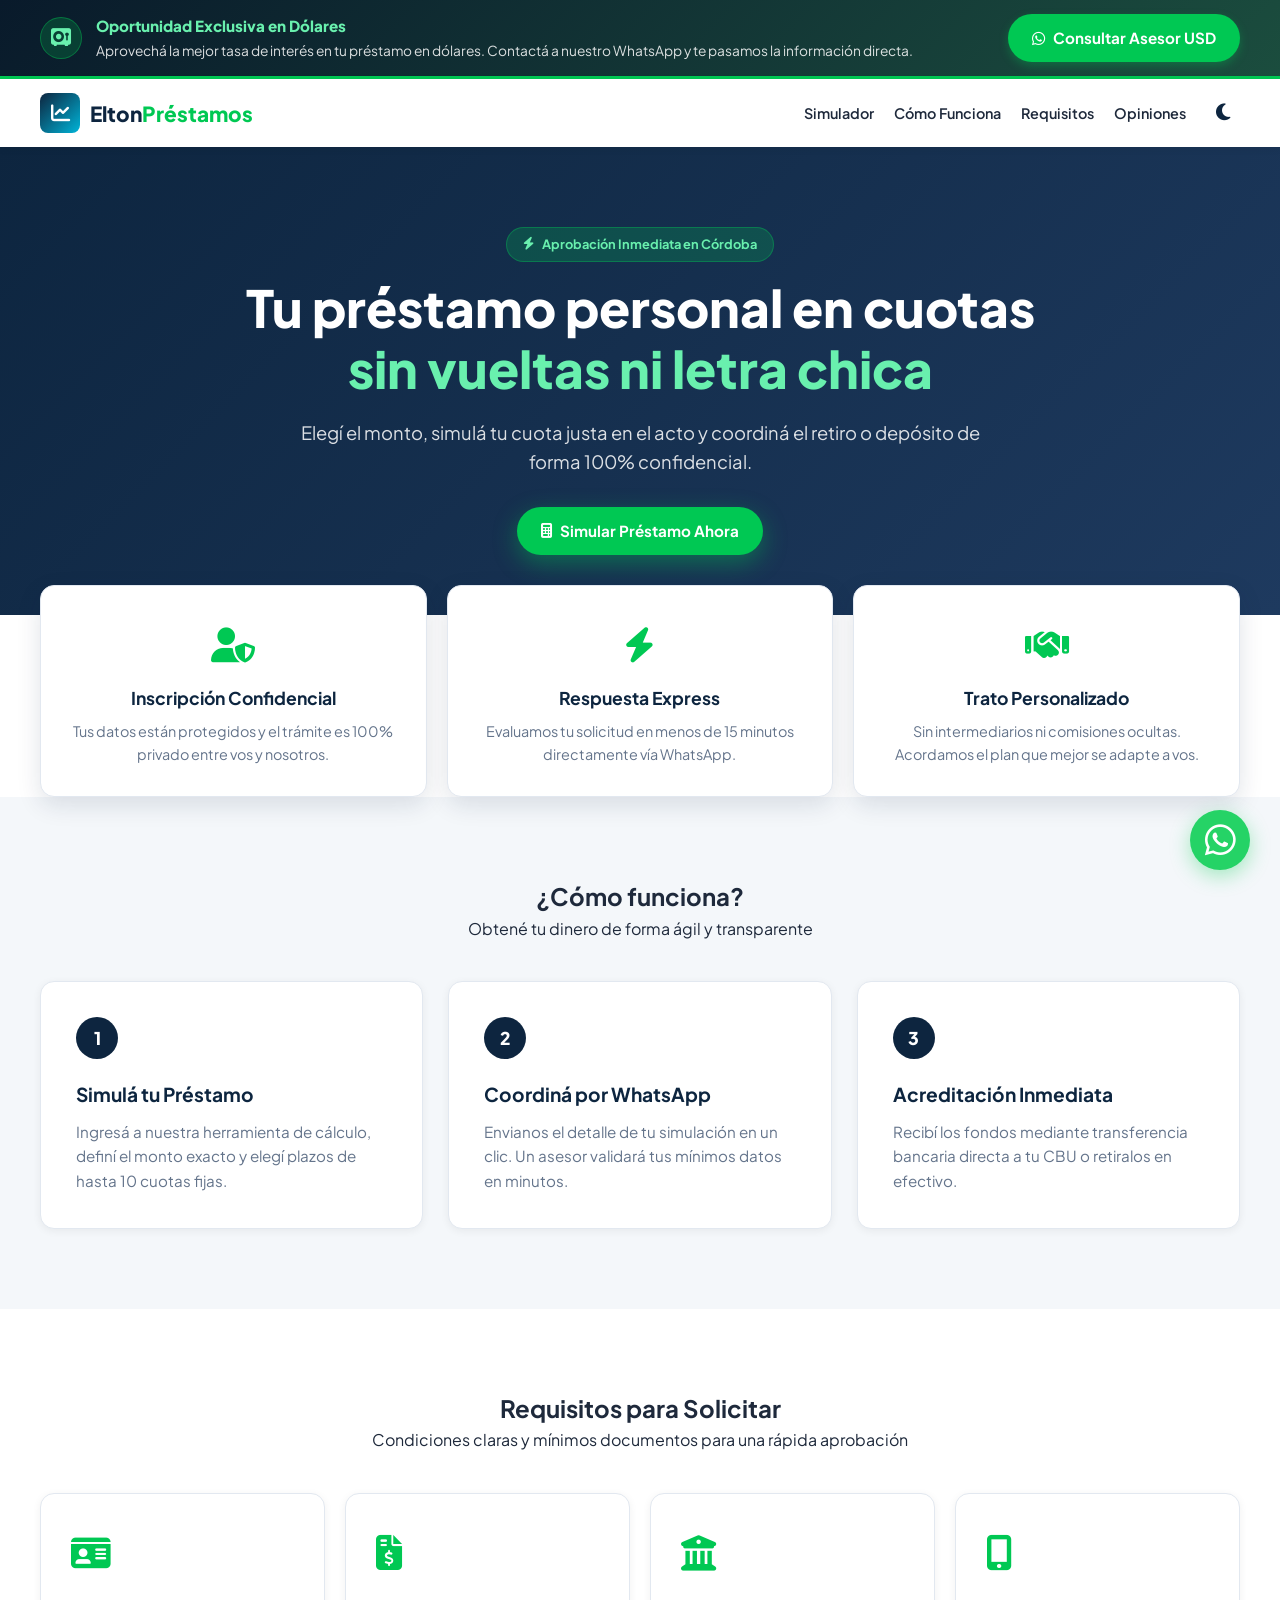
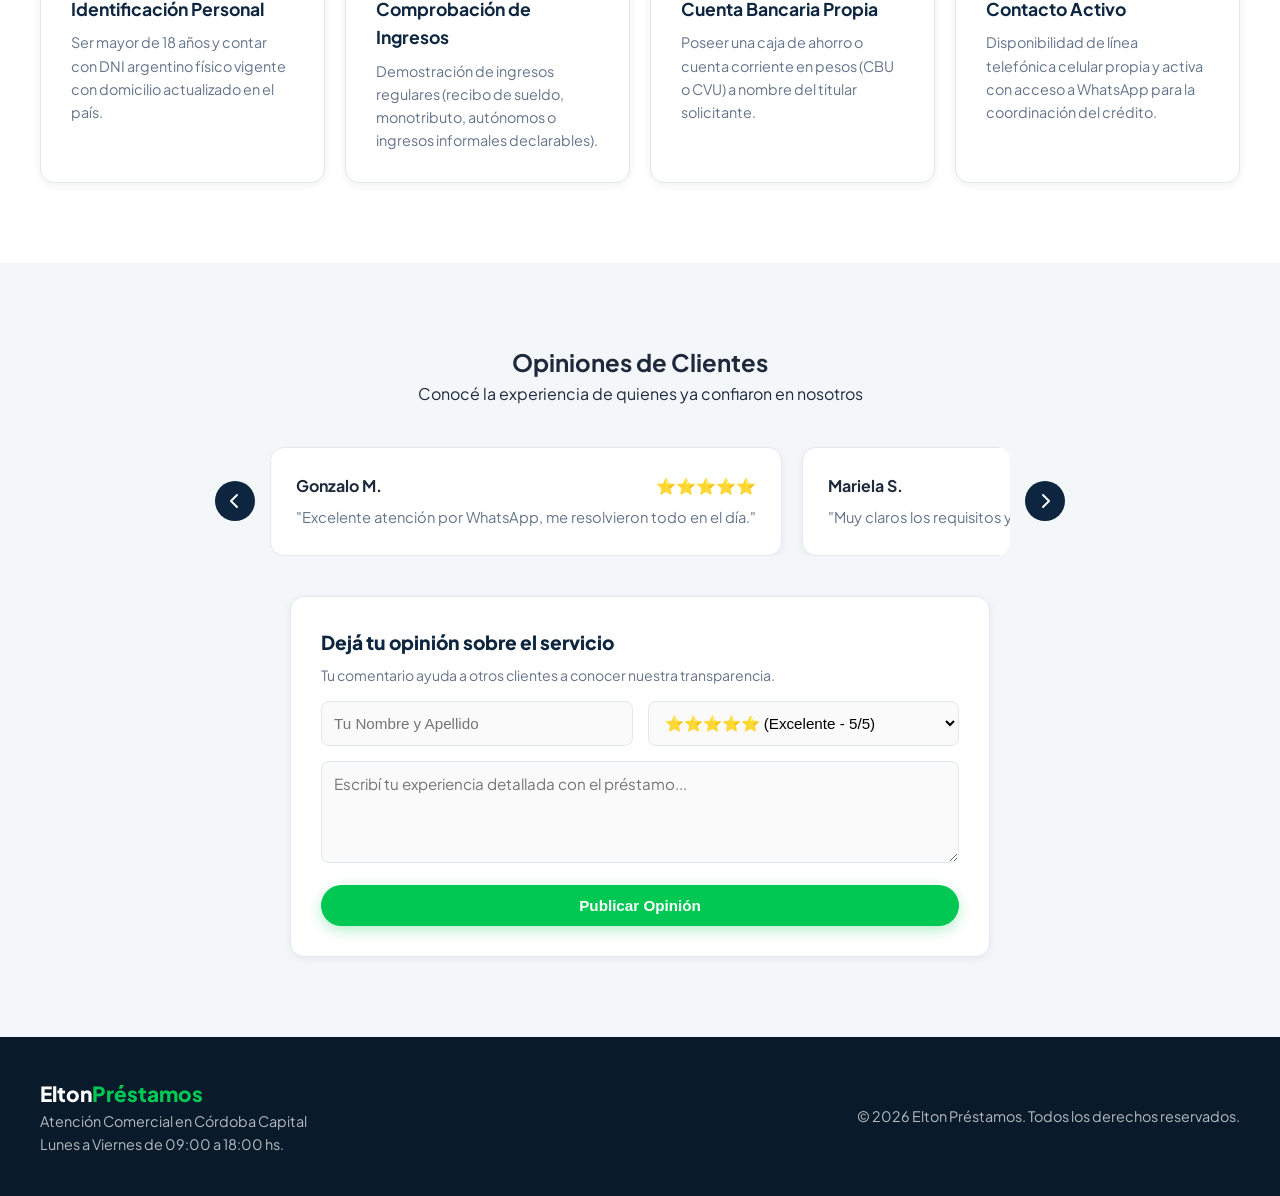
==== commit d6d59490: "222" ====
--- a/index.html
+++ b/index.html
@@ -1,467 +1,212 @@
 <!DOCTYPE html>
 <html lang="es">
 <head>
-    <meta charset="UTF-8">
-    <meta name="viewport" content="width=device-width, initial-scale=1.0">
-    <title>Elton Préstamos Córdoba | Créditos Personales e Inmediatos</title>
-    <meta name="description" content="Soluciones financieras rápidas y seguras en Córdoba, Argentina. Préstamos personales con aprobación en 24 horas y tasas transparentes.">
-    
-    <!-- Google Fonts -->
-    <link rel="preconnect" href="https://fonts.googleapis.com">
-    <link rel="preconnect" href="https://fonts.gstatic.com" crossorigin>
-    <link href="https://fonts.googleapis.com/css2?family=Plus+Jakarta+Sans:wght@400;500;600;700;800&display=swap" rel="stylesheet">
-    
-    <!-- Font Awesome Icons -->
-    <link rel="stylesheet" href="https://cdnjs.cloudflare.com/ajax/libs/font-awesome/6.4.0/css/all.min.css">
-    
-    <!-- Custom CSS -->
-    <link rel="stylesheet" href="styles.css">
+  <meta charset="UTF-8">
+  <meta name="viewport" content="width=device-width, initial-scale=1.0">
+  <title>Elton Préstamos | Tu Préstamo Personal en Cuotas en Córdoba</title>
+  <link rel="preconnect" href="https://fonts.googleapis.com">
+  <link href="https://fonts.googleapis.com/css2?family=Plus+Jakarta+Sans:wght@400;500;600;700;800&family=IBM+Plex+Mono:wght@400;500;600&display=swap" rel="stylesheet">
+  <link rel="stylesheet" href="https://cdnjs.cloudflare.com/ajax/libs/font-awesome/6.4.0/css/all.min.css">
+  <link rel="stylesheet" href="styles.css">
 </head>
 <body>
 
-    <!-- Top Announcement Bar -->
-    <div class="top-bar">
-        <div class="container flex-between">
-            <span class="top-bar-text"><i class="fa-solid fa-location-dot"></i> Atención personalizada en Córdoba Capital e Interior</span>
-            <div class="top-bar-links">
-                <a href="tel:+543510000000"><i class="fa-solid fa-phone"></i> (0351) 153-000000</a>
-                <a href="https://wa.me/5493510000000" target="_blank"><i class="fa-brands fa-whatsapp"></i> WhatsApp Directo</a>
-            </div>
-        </div>
-    </div>
-
-    <!-- Header / Navbar -->
-    <header class="navbar" id="navbar">
-        <div class="container flex-between">
-            <a href="index.html" class="logo">
-                <div class="logo-icon"><i class="fa-solid fa-chart-line"></i></div>
-                <div class="logo-text">Elton<span>Préstamos</span></div>
-            </a>
-            
-            <nav class="nav-menu" id="nav-menu">
-                <a href="simulador.html" class="nav-link highlight-link"><i class="fa-solid fa-calculator"></i> Simulador de Préstamos</a>
-                <a href="#como-funciona" class="nav-link">Cómo Funciona</a>
-                <a href="#ventajas" class="nav-link">Beneficios</a>
-                <a href="#requisitos" class="nav-link">Requisitos</a>
-                <a href="#testimonios" class="nav-link">Testimonios</a>
-                <a href="#preguntas-frecuentes" class="nav-link">FAQ</a>
-                <a href="#contacto" class="nav-link">Contacto</a>
-                <a href="https://wa.me/5493510000000?text=Hola!%20Quiero%20solicitar%20un%20pr%C3%A9stamo" target="_blank" class="btn btn-whatsapp-nav">
-                    <i class="fa-brands fa-whatsapp"></i> Solicitud Rápida
-                </a>
-            </nav>
-
-            <button class="menu-toggle" id="menu-toggle" aria-label="Abrir Menú">
-                <i class="fa-solid fa-bars"></i>
-            </button>
-        </div>
-    </header>
-
-    <!-- Hero Section con Fondo Cinemático de Imágenes en Transición Suave -->
-    <section class="hero-video-section">
-        <div class="hero-slideshow" id="heroSlideshow">
-            <div class="slide active" style="background-image: url('https://images.unsplash.com/photo-1559526324-4b87b5e36e44?q=80&w=1920&auto=format&fit=crop');"></div>
-            <div class="slide" style="background-image: url('https://images.unsplash.com/photo-1579621970563-ebec7560ff3e?q=80&w=1920&auto=format&fit=crop');"></div>
-            <div class="slide" style="background-image: url('https://images.unsplash.com/photo-1563986768609-322da13575f3?q=80&w=1920&auto=format&fit=crop');"></div>
-            <div class="slide" style="background-image: url('https://images.unsplash.com/photo-1521791136064-7986c2920216?q=80&w=1920&auto=format&fit=crop');"></div>
-        </div>
-        <div class="hero-overlay"></div>
-
-        <div class="container hero-video-content">
-            <div class="badge"><i class="fa-solid fa-shield-halved"></i> Finanzas Claras en Córdoba</div>
-            <h1 class="hero-title">Tu préstamo personal en Córdoba, <span class="highlight">sin vueltas ni letra chica</span>.</h1>
-            <p class="hero-subtitle">Conseguí hasta <strong>$5.000.000 de pesos</strong> con la mejor tasa del mercado. Aprobación crediticia en el día y acreditación inmediata en tu cuenta CBU.</p>
-            
-            <div class="hero-actions">
-                <a href="simulador.html" class="btn btn-secondary btn-lg pulse-btn"><i class="fa-solid fa-calculator"></i> Ir al Simulador de Préstamos</a>
-                <a href="https://wa.me/5493510000000?text=Hola,%20quisiera%20consultar%20por%20un%20cr%C3%A9dito" target="_blank" class="btn btn-outline-light btn-lg"><i class="fa-brands fa-whatsapp"></i> Hablar con un Asesor</a>
-            </div>
-
-            <div class="hero-stats-bar">
-                <div class="stat-box">
-                    <span class="stat-num">+12.000</span>
-                    <span class="stat-label">Cordobeses confiaron</span>
-                </div>
-                <div class="stat-box">
-                    <span class="stat-num">24 hs</span>
-                    <span class="stat-label">Acreditación máxima</span>
-                </div>
-                <div class="stat-box">
-                    <span class="stat-num">100%</span>
-                    <span class="stat-label">Online y seguro</span>
-                </div>
-            </div>
-        </div>
-    </section>
-
-    <!-- Trust Badges Bar -->
-    <section class="trust-bar">
-        <div class="container trust-grid">
-            <div class="trust-item">
-                <i class="fa-solid fa-user-shield"></i>
-                <div>
-                    <h4>Datos Protegidos</h4>
-                    <p>Encriptación SSL y confidencialidad</p>
-                </div>
-            </div>
-            <div class="trust-item">
-                <i class="fa-solid fa-bolt"></i>
-                <div>
-                    <h4>Respuesta Express</h4>
-                    <p>Evaluación crediticia en 2 horas</p>
-                </div>
-            </div>
-            <div class="trust-item">
-                <i class="fa-solid fa-building-columns"></i>
-                <div>
-                    <h4>Depósito Directo</h4>
-                    <p>Transferencia a cualquier banco o CVU</p>
-                </div>
-            </div>
-            <div class="trust-item">
-                <i class="fa-solid fa-handshake"></i>
-                <div>
-                    <h4>Sin Anticipos</h4>
-                    <p>Jamás pedimos dinero por adelantado</p>
-                </div>
-            </div>
-        </div>
-    </section>
-
-    <!-- Cómo Funciona en 3 Pasos -->
-    <section class="section bg-light" id="como-funciona">
-        <div class="container">
-            <div class="section-header">
-                <span class="sub-title">Paso a Paso</span>
-                <h2>Obtener tu préstamo nunca fue tan fácil</h2>
-                <p>En solo 3 simples pasos tenés el dinero depositado en tu cuenta bancaria.</p>
-            </div>
-
-            <div class="steps-grid">
-                <div class="step-card">
-                    <div class="step-number">01</div>
-                    <div class="step-icon"><i class="fa-solid fa-sliders"></i></div>
-                    <h3>Simulá tu Crédito</h3>
-                    <p>Ingresá al simulador interactivo, elegí el monto que necesitás y seleccioná la cantidad de cuotas a tu medida.</p>
-                </div>
-
-                <div class="step-card">
-                    <div class="step-number">02</div>
-                    <div class="step-icon"><i class="fa-solid fa-id-card"></i></div>
-                    <h3>Validá tu Identidad</h3>
-                    <p>Adjuntá una foto de tu DNI y tu recibo de sueldo o comprobante de ingresos por WhatsApp de forma 100% confidencial.</p>
-                </div>
-
-                <div class="step-card">
-                    <div class="step-number">03</div>
-                    <div class="step-icon"><i class="fa-solid fa-money-bill-transfer"></i></div>
-                    <h3>Recibí el Dinero</h3>
-                    <p>Una vez aprobado el crédito, te transferimos los fondos inmediatamente a tu CBU o CVU en cuestión de minutos.</p>
-                </div>
-            </div>
-        </div>
-    </section>
-
-    <!-- Benefits Section -->
-    <section class="section" id="ventajas">
-        <div class="container">
-            <div class="section-header">
-                <span class="sub-title">¿Por qué elegir Elton Préstamos?</span>
-                <h2>Diseñado para simplificar tu vida financiera</h2>
-                <p>Soluciones a la medida de trabajadores empleados, independientes y jubilados en Córdoba.</p>
-            </div>
-
-            <div class="cards-grid">
-                <div class="card">
-                    <div class="card-icon"><i class="fa-solid fa-rocket"></i></div>
-                    <h3>Proceso 100% Digital</h3>
-                    <p>Olvidate de las filas eternas en el centro de Córdoba. Hacé todo desde tu celular en 5 minutos.</p>
-                </div>
-                <div class="card">
-                    <div class="card-icon"><i class="fa-solid fa-percent"></i></div>
-                    <h3>Cuotas Fijas en Pesos</h3>
-                    <p>Sabés exactamente cuánto vas a pagar desde el primer mes hasta el último. Sin sorpresas por inflación.</p>
-                </div>
-                <div class="card">
-                    <div class="card-icon"><i class="fa-solid fa-clock-rotate-left"></i></div>
-                    <h3>Transparencia Absoluta</h3>
-                    <p>Sin gastos ocultos de gestión. Todo se detalla con claridad en nuestro simulador interactivo.</p>
-                </div>
-                <div class="card">
-                    <div class="card-icon"><i class="fa-solid fa-users"></i></div>
-                    <h3>Atención Humana Local</h3>
-                    <p>Nuestros asesores están en Nueva Córdoba para responder tus dudas por WhatsApp al instante.</p>
-                </div>
-            </div>
-        </div>
-    </section>
-
-    <!-- Líneas de Crédito Disponible -->
-    <section class="section bg-light">
-        <div class="container">
-            <div class="section-header">
-                <span class="sub-title">Soluciones a Medida</span>
-                <h2>Conocé nuestras líneas de financiamiento</h2>
-                <p>Tenemos una propuesta pensada según tu perfil de ingresos en la provincia de Córdoba.</p>
-            </div>
-
-            <div class="lines-grid">
-                <div class="line-card">
-                    <div class="line-tag">Popular</div>
-                    <i class="fa-solid fa-briefcase line-icon"></i>
-                    <h3>Empleados en Relación de Dependencia</h3>
-                    <p>Para trabajadores del sector público y privado con al menos 6 meses de antigüedad laboral.</p>
-                    <ul class="line-features">
-                        <li><i class="fa-solid fa-check"></i> Hasta $5.000.000</li>
-                        <li><i class="fa-solid fa-check"></i> Hasta 36 cuotas fijas</li>
-                        <li><i class="fa-solid fa-check"></i> Mínimos requisitos</li>
-                    </ul>
-                </div>
-
-                <div class="line-card">
-                    <div class="line-tag">Inmediato</div>
-                    <i class="fa-solid fa-user-tie line-icon"></i>
-                    <h3>Monotributistas y Autónomos</h3>
-                    <p>Para emprendedores, profesionales y comerciantes con inscripción vigente en AFIP.</p>
-                    <ul class="line-features">
-                        <li><i class="fa-solid fa-check"></i> Hasta $3.000.000</li>
-                        <li><i class="fa-solid fa-check"></i> Constancia de opción CUIT</li>
-                        <li><i class="fa-solid fa-check"></i> Aprobación ágil en el día</li>
-                    </ul>
-                </div>
-
-                <div class="line-card">
-                    <div class="line-tag">Preferencial</div>
-                    <i class="fa-solid fa-heart-pulse line-icon"></i>
-                    <h3>Jubilados y Pensionados</h3>
-                    <p>Línea especial con tasas bonificadas y cuotas acordes al recibo de haberes de ANSES o Caja de Córdoba.</p>
-                    <ul class="line-features">
-                        <li><i class="fa-solid fa-check"></i> Hasta $2.500.000</li>
-                        <li><i class="fa-solid fa-check"></i> Tasa preferencial</li>
-                        <li><i class="fa-solid fa-check"></i> Asesoramiento dedicado</li>
-                    </ul>
-                </div>
-            </div>
-        </div>
-    </section>
-
-    <!-- Requirements Section -->
-    <section class="section" id="requisitos">
-        <div class="container">
-            <div class="section-header">
-                <span class="sub-title">Requisitos Mínimos</span>
-                <h2>¿Qué necesitás para solicitarlo?</h2>
-                <p>Solo pedimos lo indispensable para validar tu identidad y otorgarte el monto.</p>
-            </div>
-
-            <div class="req-grid">
-                <div class="req-card">
-                    <div class="req-step">1</div>
-                    <i class="fa-solid fa-id-card req-icon"></i>
-                    <h3>DNI Argentino</h3>
-                    <p>Copia o foto legible de tu documento vigente.</p>
-                </div>
-                <div class="req-card">
-                    <div class="req-step">2</div>
-                    <i class="fa-solid fa-file-invoice-dollar req-icon"></i>
-                    <h3>Demostración de Ingresos</h3>
-                    <p>Recibo de sueldo, Monotributo o haber previsional.</p>
-                </div>
-                <div class="req-card">
-                    <div class="req-step">3</div>
-                    <i class="fa-solid fa-credit-card req-icon"></i>
-                    <h3>Cuenta CBU / CVU</h3>
-                    <p>Cuenta propia para la transferencia directa de los fondos.</p>
-                </div>
-                <div class="req-card">
-                    <div class="req-step">4</div>
-                    <i class="fa-solid fa-mobile-screen-button req-icon"></i>
-                    <h3>Teléfono y Email</h3>
-                    <p>Para la confirmación del otorgamiento y contrato digital.</p>
-                </div>
-            </div>
-        </div>
-    </section>
-
-    <!-- Carrusel de Testimonios -->
-    <section class="section bg-light" id="testimonios">
-        <div class="container">
-            <div class="section-header">
-                <span class="sub-title">Testimonios Reales</span>
-                <h2>Cordobeses que confían en Elton Préstamos</h2>
-                <p>Historias de clientes satisfechos en toda la provincia.</p>
-            </div>
-
-            <div class="testimonial-carousel-container">
-                <button class="carousel-btn prev-btn" id="prevTestimonial" aria-label="Anterior"><i class="fa-solid fa-chevron-left"></i></button>
-                
-                <div class="testimonial-slider" id="testimonialSlider">
-                    <div class="testimonial-card active">
-                        <div class="stars"><i class="fa-solid fa-star"></i><i class="fa-solid fa-star"></i><i class="fa-solid fa-star"></i><i class="fa-solid fa-star"></i><i class="fa-solid fa-star"></i></div>
-                        <p class="testimonial-text">"Necesitaba dinero para refaccionar mi local en Barrio Jardín. En menos de 3 horas me aprobaron el crédito y me depositaron en mi cuenta de Bancor. Excelente atención!"</p>
-                        <div class="user-info">
-                            <div class="avatar">MC</div>
-                            <div><h4>Mariano Córdoba</h4><span>Comerciante • Córdoba Capital</span></div>
-                        </div>
-                    </div>
-
-                    <div class="testimonial-card">
-                        <div class="stars"><i class="fa-solid fa-star"></i><i class="fa-solid fa-star"></i><i class="fa-solid fa-star"></i><i class="fa-solid fa-star"></i><i class="fa-solid fa-star"></i></div>
-                        <p class="testimonial-text">"Súper transparentes. Entré al simulador, calculé la cuota exacta y fue lo que terminé pagando. Sin gastos raros ni adelantos. Muy recomendable para monotributistas."</p>
-                        <div class="user-info">
-                            <div class="avatar">SF</div>
-                            <div><h4>Sofia Fernández</h4><span>Diseñadora Freelance • Villa Carlos Paz</span></div>
-                        </div>
-                    </div>
-
-                    <div class="testimonial-card">
-                        <div class="stars"><i class="fa-solid fa-star"></i><i class="fa-solid fa-star"></i><i class="fa-solid fa-star"></i><i class="fa-solid fa-star"></i><i class="fa-solid fa-star"></i></div>
-                        <p class="testimonial-text">"Solicité mi préstamo con mi recibo de sueldo de la provincia. Todo el trámite por WhatsApp sin moverme de mi casa. La acreditación fue en el mismo día."</p>
-                        <div class="user-info">
-                            <div class="avatar">RO</div>
-                            <div><h4>Roberto Oviedo</h4><span>Empleado Público • Río Cuarto</span></div>
-                        </div>
-                    </div>
-
-                    <div class="testimonial-card">
-                        <div class="stars"><i class="fa-solid fa-star"></i><i class="fa-solid fa-star"></i><i class="fa-solid fa-star"></i><i class="fa-solid fa-star"></i><i class="fa-solid fa-star"></i></div>
-                        <p class="testimonial-text">"Lo que más me gustó fue la rapidez del asesoramiento. Me sacaron todas las dudas por WhatsApp y no tuve que abonar nada por adelantado."</p>
-                        <div class="user-info">
-                            <div class="avatar">AG</div>
-                            <div><h4>Andrea Gómez</h4><span>Docente • San Francisco</span></div>
-                        </div>
-                    </div>
-                </div>
-
-                <button class="carousel-btn next-btn" id="nextTestimonial" aria-label="Siguiente"><i class="fa-solid fa-chevron-right"></i></button>
-            </div>
-
-            <div class="carousel-dots" id="carouselDots">
-                <span class="dot active" data-index="0"></span>
-                <span class="dot" data-index="1"></span>
-                <span class="dot" data-index="2"></span>
-                <span class="dot" data-index="3"></span>
-            </div>
-        </div>
-    </section>
-
-    <!-- Preguntas Frecuentes -->
-    <section class="section" id="preguntas-frecuentes">
-        <div class="container max-w-md">
-            <div class="section-header">
-                <span class="sub-title">Resolvemos tus Dudas</span>
-                <h2>Preguntas Frecuentes</h2>
-                <p>Todo lo que necesitás saber antes de solicitar tu préstamo personal.</p>
-            </div>
-
-            <div class="accordion">
-                <div class="accordion-item">
-                    <button class="accordion-header">
-                        <span>¿En cuánto tiempo se acredita el dinero?</span>
-                        <i class="fa-solid fa-chevron-down"></i>
-                    </button>
-                    <div class="accordion-body">
-                        <p>Una vez aprobada tu solicitud y firmada la documentación digitalmente, el dinero se transfiere a tu CBU/CVU en un plazo de 2 a 24 horas hábiles.</p>
-                    </div>
-                </div>
-
-                <div class="accordion-item">
-                    <button class="accordion-header">
-                        <span>¿Cobran algún gasto de gestión o comisión por adelantado?</span>
-                        <i class="fa-solid fa-chevron-down"></i>
-                    </button>
-                    <div class="accordion-body">
-                        <p><strong>Jamás.</strong> En Elton Préstamos NUNCA pedimos dinero ni transferencias por adelantado. La transparencia es nuestro pilar fundamental.</p>
-                    </div>
-                </div>
-
-                <div class="accordion-item">
-                    <button class="accordion-header">
-                        <span>¿Puedo solicitar un crédito si soy de una localidad del interior de Córdoba?</span>
-                        <i class="fa-solid fa-chevron-down"></i>
-                    </button>
-                    <div class="accordion-body">
-                        <p>¡Sí, totalmente! Operamos de manera 100% digital en toda la provincia de Córdoba (Río Cuarto, Villa María, Carlos Paz, San Francisco, Jesús María, etc.).</p>
-                    </div>
-                </div>
-
-                <div class="accordion-item">
-                    <button class="accordion-header">
-                        <span>¿Cómo abono las cuotas mensuales?</span>
-                        <i class="fa-solid fa-chevron-down"></i>
-                    </button>
-                    <div class="accordion-body">
-                        <p>Podés abonar mediante débito automático en tu cuenta bancaria, o bien a través de transferencia bancaria, Rapipago o Pago Fácil antes de cada vencimiento.</p>
-                    </div>
-                </div>
-            </div>
-        </div>
-    </section>
-
-    <!-- Contact & Location Section -->
-    <section class="section bg-dark text-white" id="contacto">
-        <div class="container contact-single-grid">
-            <div class="contact-info">
-                <span class="sub-title text-accent">Atención Presencial y Virtual</span>
-                <h2>Estamos en Córdoba para acompañarte</h2>
-                <p>Visitá nuestras oficinas comerciales en Nueva Córdoba o ponete en contacto con nuestros asesores de manera inmediata.</p>
-
-                <div class="contact-details">
-                    <div class="contact-item">
-                        <i class="fa-solid fa-location-dot"></i>
-                        <div>
-                            <strong>Oficinas Centrales:</strong>
-                            <p>Av. Hipólito Yrigoyen 340, Piso 4, Nueva Córdoba, Córdoba</p>
-                        </div>
-                    </div>
-                    <div class="contact-item">
-                        <i class="fa-solid fa-clock"></i>
-                        <div>
-                            <strong>Horario de Atención:</strong>
-                            <p>Lunes a Viernes de 09:00 a 18:00 hs</p>
-                        </div>
-                    </div>
-                    <div class="contact-item">
-                        <i class="fa-solid fa-phone"></i>
-                        <div>
-                            <strong>Central Telefónica Córdoba:</strong>
-                            <p>(0351) 153-000000</p>
-                        </div>
-                    </div>
-                </div>
-
-                <div style="margin-top: 35px; text-align: center;">
-                    <a href="https://wa.me/5493510000000?text=Hola!%20Quiero%20iniciar%20una%20consulta" target="_blank" class="btn btn-whatsapp-lg">
-                        <i class="fa-brands fa-whatsapp"></i> Chatear con un Asesor por WhatsApp
-                    </a>
-                </div>
-            </div>
-        </div>
-    </section>
-
-    <!-- Footer -->
-    <footer class="footer">
-        <div class="container flex-between footer-content">
-            <div class="footer-brand">
-                <div class="logo logo-light">
-                    <div class="logo-icon"><i class="fa-solid fa-chart-line"></i></div>
-                    <div class="logo-text">Elton<span>Préstamos</span></div>
-                </div>
-                <p>© 2026 Elton Préstamos - Córdoba, Argentina. Todos los derechos reservados.</p>
-            </div>
-            <div class="footer-social">
-                <a href="#" aria-label="Facebook"><i class="fa-brands fa-facebook-f"></i></a>
-                <a href="#" aria-label="Instagram"><i class="fa-brands fa-instagram"></i></a>
-                <a href="#" aria-label="LinkedIn"><i class="fa-brands fa-linkedin-in"></i></a>
-            </div>
-        </div>
-    </footer>
-
-    <!-- Botón de WhatsApp Flotante Fijo -->
-    <a href="https://wa.me/5493510000000?text=Hola!%20Me%20interesa%20consultar%20por%20un%20cr%C3%A9dito" target="_blank" class="floating-whatsapp" aria-label="Chat de WhatsApp">
-        <i class="fa-brands fa-whatsapp"></i>
-    </a>
-
-    <script src="script.js"></script>
+  <!-- ALERTA PROFESIONAL SUPERIOR -->
+  <div class="top-alert-professional">
+    <div class="container flex-between wrap-mobile">
+      <div class="alert-content-box">
+        <div class="alert-icon-badge"><i class="fa-solid fa-vault"></i></div>
+        <div class="alert-text-group">
+          <span class="alert-title">Oportunidad Exclusiva en Dólares</span>
+          <p>Aprovechá la mejor tasa de interés en tu préstamo en dólares. Contactá a nuestro WhatsApp y te pasamos la información directa.</p>
+        </div>
+      </div>
+      <a href="https://wa.me/5493510000000?text=Hola!%20Quiero%20información%20directa%20sobre%20los%20préstamos%20en%20dólares" target="_blank" class="btn btn-alert-action">
+        <i class="fa-brands fa-whatsapp"></i> Consultar Asesor USD
+      </a>
+    </div>
+  </div>
+
+  <!-- NAVBAR -->
+  <header class="navbar" id="navbar">
+    <div class="container flex-between">
+      <a href="index.html" class="logo">
+        <div class="logo-icon"><i class="fa-solid fa-chart-line"></i></div>
+        <div class="logo-text">Elton<span>Préstamos</span></div>
+      </a>
+      
+      <nav class="nav-menu" id="nav-menu">
+        <a href="simulador.html" class="nav-link">Simulador</a>
+        <a href="#como-funciona" class="nav-link">Cómo Funciona</a>
+        <a href="#requisitos" class="nav-link">Requisitos</a>
+        <a href="#testimonios" class="nav-link">Opiniones</a>
+
+        <button id="themeToggle" class="theme-toggle-btn" aria-label="Cambiar tema">
+          <i class="fa-solid fa-moon" id="themeIcon"></i>
+        </button>
+      </nav>
+
+      <button class="menu-toggle" id="menu-toggle" aria-label="Abrir Menú">
+        <i class="fa-solid fa-bars"></i>
+      </button>
+    </div>
+  </header>
+
+  <!-- HERO PRINCIPAL -->
+  <section class="hero-direct">
+    <div class="container text-center">
+      <span class="badge"><i class="fa-solid fa-bolt"></i> Aprobación Inmediata en Córdoba</span>
+      <h1 class="hero-title">Tu préstamo personal en cuotas<br><span class="highlight">sin vueltas ni letra chica</span></h1>
+      <p class="hero-subtitle">Elegí el monto, simulá tu cuota justa en el acto y coordiná el retiro o depósito de forma 100% confidencial.</p>
+      
+      <div class="hero-cta-box">
+        <a href="simulador.html" class="btn btn-primary-simular">
+          <i class="fa-solid fa-calculator"></i> Simular Préstamo Ahora
+        </a>
+      </div>
+    </div>
+  </section>
+
+  <!-- GARANTÍAS Y RESPALDO -->
+  <section class="section-features">
+    <div class="container">
+      <div class="features-grid">
+        <div class="feature-card">
+          <div class="feature-icon"><i class="fa-solid fa-user-shield"></i></div>
+          <h3>Inscripción Confidencial</h3>
+          <p>Tus datos están protegidos y el trámite es 100% privado entre vos y nosotros.</p>
+        </div>
+        <div class="feature-card">
+          <div class="feature-icon"><i class="fa-solid fa-bolt"></i></div>
+          <h3>Respuesta Express</h3>
+          <p>Evaluamos tu solicitud en menos de 15 minutos directamente vía WhatsApp.</p>
+        </div>
+        <div class="feature-card">
+          <div class="feature-icon"><i class="fa-solid fa-handshake"></i></div>
+          <h3>Trato Personalizado</h3>
+          <p>Sin intermediarios ni comisiones ocultas. Acordamos el plan que mejor se adapte a vos.</p>
+        </div>
+      </div>
+    </div>
+  </section>
+
+  <!-- PASO A PASO: CÓMO FUNCIONA -->
+  <section id="como-funciona" class="section bg-light">
+    <div class="container">
+      <div class="section-title text-center">
+        <h2>¿Cómo funciona?</h2>
+        <p>Obtené tu dinero de forma ágil y transparente</p>
+      </div>
+
+      <div class="steps-grid wide-grid">
+        <div class="step-card">
+          <div class="step-number">1</div>
+          <h3>Simulá tu Préstamo</h3>
+          <p>Ingresá a nuestra herramienta de cálculo, definí el monto exacto y elegí plazos de hasta 10 cuotas fijas.</p>
+        </div>
+        <div class="step-card">
+          <div class="step-number">2</div>
+          <h3>Coordiná por WhatsApp</h3>
+          <p>Envianos el detalle de tu simulación en un clic. Un asesor validará tus mínimos datos en minutos.</p>
+        </div>
+        <div class="step-card">
+          <div class="step-number">3</div>
+          <h3>Acreditación Inmediata</h3>
+          <p>Recibí los fondos mediante transferencia bancaria directa a tu CBU o retiralos en efectivo.</p>
+        </div>
+      </div>
+    </div>
+  </section>
+
+  <!-- REQUISITOS PARA SOLICITAR -->
+  <section id="requisitos" class="section">
+    <div class="container">
+      <div class="section-title text-center">
+        <h2>Requisitos para Solicitar</h2>
+        <p>Condiciones claras y mínimos documentos para una rápida aprobación</p>
+      </div>
+
+      <div class="requisitos-grid-expanded">
+        <div class="req-box">
+          <div class="req-icon"><i class="fa-solid fa-id-card"></i></div>
+          <h4>Identificación Personal</h4>
+          <p>Ser mayor de 18 años y contar con DNI argentino físico vigente con domicilio actualizado en el país.</p>
+        </div>
+        <div class="req-box">
+          <div class="req-icon"><i class="fa-solid fa-file-invoice-dollar"></i></div>
+          <h4>Comprobación de Ingresos</h4>
+          <p>Demostración de ingresos regulares (recibo de sueldo, monotributo, autónomos o ingresos informales declarables).</p>
+        </div>
+        <div class="req-box">
+          <div class="req-icon"><i class="fa-solid fa-building-columns"></i></div>
+          <h4>Cuenta Bancaria Propia</h4>
+          <p>Poseer una caja de ahorro o cuenta corriente en pesos (CBU o CVU) a nombre del titular solicitante.</p>
+        </div>
+        <div class="req-box">
+          <div class="req-icon"><i class="fa-solid fa-mobile-screen-button"></i></div>
+          <h4>Contacto Activo</h4>
+          <p>Disponibilidad de línea telefónica celular propia y activa con acceso a WhatsApp para la coordinación del crédito.</p>
+        </div>
+      </div>
+    </div>
+  </section>
+
+  <!-- SECCIÓN DE OPINIONES DE CLIENTES -->
+  <section id="testimonios" class="section bg-light">
+    <div class="container">
+      <div class="section-title text-center">
+        <h2>Opiniones de Clientes</h2>
+        <p>Conocé la experiencia de quienes ya confiaron en nosotros</p>
+      </div>
+
+      <!-- Carrusel de Testimonios -->
+      <div class="carousel-container">
+        <button class="carousel-btn prev-btn" onclick="moverCarrusel(-1)"><i class="fa-solid fa-chevron-left"></i></button>
+        <div class="carousel-track-wrapper">
+          <div class="carousel-track" id="carouselTrack"></div>
+        </div>
+        <button class="carousel-btn next-btn" onclick="moverCarrusel(1)"><i class="fa-solid fa-chevron-right"></i></button>
+      </div>
+
+      <!-- Formulario Ampliado para Dejar Opinión -->
+      <div class="add-testimonial-card-expanded">
+        <h3>Dejá tu opinión sobre el servicio</h3>
+        <p style="font-size: 0.88rem; color: var(--text-muted); margin-bottom: 15px;">Tu comentario ayuda a otros clientes a conocer nuestra transparencia.</p>
+        <form id="formTestimonio" onsubmit="agregarTestimonio(event)">
+          <div class="form-group-inline">
+            <input type="text" id="tNombre" placeholder="Tu Nombre y Apellido" required>
+            <select id="tPuntaje" required>
+              <option value="5">⭐⭐⭐⭐⭐ (Excelente - 5/5)</option>
+              <option value="4">⭐⭐⭐⭐ (Muy Bueno - 4/5)</option>
+              <option value="3">⭐⭐⭐ (Bueno - 3/5)</option>
+            </select>
+          </div>
+          <div class="form-group" style="margin-top: 15px;">
+            <textarea id="tComentario" rows="4" placeholder="Escribí tu experiencia detallada con el préstamo..." required></textarea>
+          </div>
+          <button type="submit" class="btn btn-secondary btn-publicar-opinion">Publicar Opinión</button>
+        </form>
+      </div>
+    </div>
+  </section>
+
+  <!-- FOOTER -->
+  <footer class="footer">
+    <div class="container flex-between wrap-mobile">
+      <div class="footer-info">
+        <div class="logo-text text-white">Elton<span>Préstamos</span></div>
+        <p>Atención Comercial en Córdoba Capital<br>Lunes a Viernes de 09:00 a 18:00 hs.</p>
+      </div>
+      <div class="footer-links">
+        <p>&copy; 2026 Elton Préstamos. Todos los derechos reservados.</p>
+      </div>
+    </div>
+  </footer>
+
+  <a href="https://wa.me/5493510000000?text=Hola!%20Tengo%20una%20consulta%20sobre%20los%20préstamos" target="_blank" class="floating-whatsapp" aria-label="WhatsApp">
+    <i class="fa-brands fa-whatsapp"></i>
+  </a>
+
+  <script src="script.js"></script>
 </body>
 </html>
--- a/styles.css
+++ b/styles.css
@@ -1,1016 +1,239 @@
-/* ==========================================================================
-   Elton Préstamos - Modern Premium CSS Framework & Complete Design
-   ========================================================================== */
-
 :root {
-  --primary-color: #0d253f;       /* Dark Navy */
-  --primary-light: #1e3a5f;      /* Lighter Navy */
-  --secondary-color: #00c853;     /* Vibrant Trust Green */
-  --secondary-hover: #00a843;     /* Darker Green Hover */
-  --accent-color: #00b4d8;        /* Sky Cyan Accent */
-  --dark-bg: #091a2b;             /* Deep Footer Background */
-  --light-bg: #f4f7fa;            /* Soft Section Grey */
+  --primary-color: #0d253f;
+  --primary-light: #1e3a5f;
+  --secondary-color: #00c853;
+  --secondary-hover: #00a843;
+  --accent-color: #00b4d8;
+  --dark-bg: #091a2b;
+  --light-bg: #f4f7fa;
   --white: #ffffff;
-  --text-primary: #1e293b;        /* Charcoal Main Text */
-  --text-muted: #64748b;          /* Grey Subtitles */
-  --border-color: #e2e8f0;        /* Subtle Border Grey */
+  --text-primary: #1e293b;
+  --text-muted: #64748b;
+  --border-color: #e2e8f0;
   --shadow-sm: 0 2px 8px rgba(0,0,0,0.06);
   --shadow-md: 0 8px 24px rgba(13, 37, 63, 0.12);
-  --shadow-lg: 0 16px 40px rgba(13, 37, 63, 0.18);
   --radius-sm: 8px;
   --radius-md: 14px;
-  --radius-lg: 20px;
-  --transition: all 0.3s cubic-bezier(0.4, 0, 0.2, 1);
-}
-
-* {
-  margin: 0;
-  padding: 0;
-  box-sizing: border-box;
-}
-
-html {
-  scroll-behavior: smooth;
-  font-size: 16px;
-}
-
-body {
-  font-family: 'Plus Jakarta Sans', -apple-system, BlinkMacSystemFont, sans-serif;
-  color: var(--text-primary);
-  background-color: var(--white);
-  line-height: 1.6;
-  overflow-x: hidden;
-}
-
-.container {
-  width: 100%;
-  max-width: 1240px;
-  margin: 0 auto;
-  padding: 0 20px;
-}
-
-.max-w-md {
-  max-width: 800px;
-}
-
-.flex-between {
-  display: flex;
-  justify-content: space-between;
-  align-items: center;
-}
-
-.section {
-  padding: 90px 0;
-}
-
+  --transition: all 0.3s ease;
+}
+
+* { margin: 0; padding: 0; box-sizing: border-box; }
+html { scroll-behavior: smooth; font-size: 16px; }
+body { font-family: 'Plus Jakarta Sans', sans-serif; color: var(--text-primary); background-color: var(--white); line-height: 1.6; }
+.container { width: 100%; max-width: 1240px; margin: 0 auto; padding: 0 20px; }
+.flex-between { display: flex; justify-content: space-between; align-items: center; }
+.section { padding: 80px 0; }
 .bg-light { background-color: var(--light-bg); }
-.bg-dark { background-color: var(--dark-bg); }
-.text-white { color: var(--white) !important; }
-.text-accent { color: var(--accent-color) !important; }
-
-/* Top Announcement Bar */
-.top-bar {
-  background-color: var(--primary-color);
-  color: rgba(255,255,255,0.85);
-  font-size: 0.85rem;
-  padding: 8px 0;
-  border-bottom: 1px solid rgba(255,255,255,0.1);
-}
-
-.top-bar-links a {
-  color: var(--white);
-  text-decoration: none;
-  margin-left: 20px;
+.text-center { text-align: center; }
+
+/* Alerta Superior */
+.top-alert-professional {
+  background: linear-gradient(135deg, #091a2b, #1b4d3e);
+  color: #ffffff;
+  padding: 14px 0;
+  border-bottom: 3px solid #00c853;
+  box-shadow: 0 4px 12px rgba(0,0,0,0.15);
+}
+.alert-content-box { display: flex; align-items: center; gap: 14px; }
+.alert-icon-badge {
+  width: 42px; height: 42px; background: rgba(0, 200, 83, 0.2); border: 1px solid rgba(0, 200, 83, 0.4);
+  border-radius: 50%; display: flex; align-items: center; justify-content: center; color: #69f0ae; font-size: 1.1rem; flex-shrink: 0;
+}
+.alert-text-group .alert-title { font-weight: 800; font-size: 0.95rem; color: #69f0ae; display: block; margin-bottom: 2px; }
+.alert-text-group p { font-size: 0.86rem; color: rgba(255,255,255,0.85); margin: 0; }
+.btn-alert-action {
+  background: #00c853; color: #fff; padding: 8px 16px; font-size: 0.85rem;
+  border-radius: 20px; text-decoration: none; font-weight: 700; white-space: nowrap; box-shadow: 0 4px 10px rgba(0,200,83,0.3);
+}
+.btn-alert-action:hover { background: #00a843; }
+
+/* Navbar */
+.navbar { background: var(--white); position: sticky; top: 0; z-index: 1000; box-shadow: var(--shadow-sm); padding: 14px 0; }
+.logo { display: flex; align-items: center; text-decoration: none; gap: 10px; }
+.logo-icon { width: 40px; height: 40px; background: linear-gradient(135deg, var(--primary-color), var(--accent-color)); border-radius: var(--radius-sm); display: flex; align-items: center; justify-content: center; color: var(--white); font-size: 1.2rem; }
+.logo-text { font-size: 1.3rem; font-weight: 800; color: var(--primary-color); }
+.logo-text span { color: var(--secondary-color); }
+.text-white { color: #fff !important; }
+.nav-menu { display: flex; align-items: center; gap: 20px; }
+.nav-link { text-decoration: none; color: var(--text-primary); font-weight: 600; font-size: 0.9rem; transition: var(--transition); }
+.nav-link:hover { color: var(--secondary-color); }
+.menu-toggle { display: none; background: none; border: none; font-size: 1.5rem; color: var(--primary-color); cursor: pointer; }
+
+/* Hero Directo */
+.hero-direct { padding: 80px 0 60px; background: linear-gradient(135deg, #0d253f 0%, #1e3a5f 100%); color: #fff; text-align: center; }
+.hero-title { font-size: clamp(2.2rem, 4vw, 3.2rem); font-weight: 800; margin-bottom: 18px; line-height: 1.2; }
+.hero-title .highlight { color: #69f0ae; }
+.hero-subtitle { font-size: 1.15rem; color: rgba(255,255,255,0.85); max-width: 700px; margin: 0 auto 30px; }
+.badge { display: inline-flex; align-items: center; gap: 8px; background: rgba(0, 200, 83, 0.22); color: #69f0ae; padding: 6px 16px; border-radius: 50px; font-weight: 700; font-size: 0.8rem; margin-bottom: 15px; border: 1px solid rgba(0,200,83,0.35); }
+.btn-primary-simular {
+  background: #00c853; color: #fff; padding: 16px 36px; font-size: 1.15rem; border-radius: 50px;
+  font-weight: 800; text-decoration: none; box-shadow: 0 8px 25px rgba(0,200,83,0.4); display: inline-flex; align-items: center; gap: 10px;
   transition: var(--transition);
 }
-
-.top-bar-links a:hover {
-  color: var(--secondary-color);
-}
-
-/* Navbar */
-.navbar {
-  background: var(--white);
-  position: sticky;
-  top: 0;
-  z-index: 1000;
-  box-shadow: var(--shadow-sm);
-  padding: 16px 0;
-}
-
-.logo {
-  display: flex;
-  align-items: center;
-  text-decoration: none;
-  gap: 10px;
-}
-
-.logo-icon {
-  width: 42px;
-  height: 42px;
-  background: linear-gradient(135deg, var(--primary-color), var(--accent-color));
-  border-radius: var(--radius-sm);
-  display: flex;
-  align-items: center;
-  justify-content: center;
-  color: var(--white);
-  font-size: 1.3rem;
-}
-
-.logo-text {
-  font-size: 1.4rem;
-  font-weight: 800;
-  color: var(--primary-color);
-}
-
-.logo-text span {
-  color: var(--secondary-color);
-}
-
-.logo-light .logo-text {
-  color: var(--white);
-}
-
-.nav-menu {
-  display: flex;
-  align-items: center;
-  gap: 22px;
-}
-
-.nav-link {
-  text-decoration: none;
-  color: var(--text-primary);
-  font-weight: 600;
-  font-size: 0.9rem;
-  transition: var(--transition);
-}
-
-.nav-link.highlight-link {
-  color: var(--primary-color);
-  background: rgba(13, 37, 63, 0.08);
-  padding: 6px 14px;
-  border-radius: 20px;
-}
-
-.nav-link:hover {
-  color: var(--secondary-color);
-}
-
-.menu-toggle {
-  display: none;
-  background: none;
-  border: none;
-  font-size: 1.6rem;
-  color: var(--primary-color);
-  cursor: pointer;
-}
-
-/* HERO CON SLIDESHOW DE IMÁGENES 100% ROBUSTO */
-.hero-video-section {
-  position: relative;
-  height: 88vh;
-  min-height: 580px;
-  display: flex;
-  align-items: center;
-  justify-content: center;
-  overflow: hidden;
-  text-align: center;
-  color: var(--white);
-}
-
-.hero-slideshow {
-  position: absolute;
-  inset: 0;
-  z-index: 1;
-}
-
-.hero-slideshow .slide {
-  position: absolute;
-  inset: 0;
-  background-size: cover;
-  background-position: center;
-  opacity: 0;
-  transition: opacity 1.5s ease-in-out;
-  filter: contrast(105%) brightness(85%);
-}
-
-.hero-slideshow .slide.active {
-  opacity: 1;
-}
-
-.hero-overlay {
-  position: absolute;
-  inset: 0;
-  background: linear-gradient(135deg, rgba(13, 37, 63, 0.88) 0%, rgba(9, 26, 43, 0.84) 100%);
-  z-index: 2;
-}
-
-.hero-video-content {
-  position: relative;
-  z-index: 3;
-  max-width: 850px;
-  margin: 0 auto;
-  display: flex;
-  flex-direction: column;
-  align-items: center;
-}
-
-.badge {
-  display: inline-flex;
-  align-items: center;
-  gap: 8px;
-  background: rgba(0, 200, 83, 0.22);
-  color: #69f0ae;
-  padding: 8px 18px;
-  border-radius: 50px;
-  font-weight: 700;
-  font-size: 0.85rem;
-  margin-bottom: 20px;
-  border: 1px solid rgba(0, 200, 83, 0.35);
-  backdrop-filter: blur(4px);
-}
-
-.hero-title {
-  font-size: 3.2rem;
-  font-weight: 800;
-  margin-bottom: 18px;
-  line-height: 1.2;
-}
-
-.hero-title .highlight {
-  color: #69f0ae;
-}
-
-.hero-subtitle {
-  font-size: 1.15rem;
-  margin-bottom: 35px;
-  color: rgba(255, 255, 255, 0.88);
-  max-width: 700px;
-}
-
-.hero-actions {
-  display: flex;
-  gap: 16px;
-  flex-wrap: wrap;
-  justify-content: center;
-  margin-bottom: 50px;
-}
-
-.pulse-btn {
-  animation: pulse 2s infinite;
-}
-
-@keyframes pulse {
-  0% { box-shadow: 0 0 0 0 rgba(0, 200, 83, 0.6); }
-  70% { box-shadow: 0 0 0 15px rgba(0, 200, 83, 0); }
-  100% { box-shadow: 0 0 0 0 rgba(0, 200, 83, 0); }
-}
-
-.hero-stats-bar {
-  display: flex;
-  gap: 45px;
-  justify-content: center;
-  border-top: 1px solid rgba(255, 255, 255, 0.18);
-  padding-top: 25px;
-  width: 100%;
-  max-width: 650px;
-}
-
-.stat-box {
-  display: flex;
-  flex-direction: column;
-}
-
-.stat-num {
-  font-size: 1.5rem;
-  font-weight: 800;
-  color: #69f0ae;
-}
-
-.stat-label {
-  font-size: 0.8rem;
-  color: rgba(255, 255, 255, 0.75);
-}
-
-/* Button Components */
-.btn {
-  display: inline-flex;
-  align-items: center;
-  justify-content: center;
-  gap: 8px;
-  padding: 12px 24px;
-  border-radius: 50px;
-  font-weight: 700;
-  font-size: 0.95rem;
-  text-decoration: none;
-  cursor: pointer;
-  border: none;
-  transition: var(--transition);
-}
-
-.btn-secondary {
-  background: var(--secondary-color);
-  color: var(--white);
-  box-shadow: 0 4px 14px rgba(0, 200, 83, 0.3);
-}
-
-.btn-secondary:hover {
-  background: var(--secondary-hover);
-  transform: translateY(-2px);
-}
-
-.btn-outline-light {
-  background: transparent;
-  color: var(--white);
-  border: 2px solid rgba(255, 255, 255, 0.6);
-}
-
-.btn-outline-light:hover {
-  background: var(--white);
-  color: var(--primary-color);
-  border-color: var(--white);
-}
-
-.btn-whatsapp-nav {
-  background: var(--secondary-color);
-  color: var(--white);
-  padding: 10px 20px;
-}
-
-.btn-whatsapp-lg {
-  background: #25d366;
-  color: var(--white);
-  font-size: 1.05rem;
-  padding: 14px 28px;
-}
-
-.btn-whatsapp-lg:hover {
-  background: #1eb957;
-  transform: translateY(-2px);
-}
-
-.btn-lg {
-  padding: 16px 32px;
-  font-size: 1.05rem;
-}
-
-/* Trust Bar */
-.trust-bar {
-  background: var(--primary-color);
-  color: var(--white);
-  padding: 35px 0;
-  border-top: 1px solid rgba(255,255,255,0.05);
-}
-
-.trust-grid {
-  display: grid;
-  grid-template-columns: repeat(4, 1fr);
-  gap: 20px;
-}
-
-.trust-item {
-  display: flex;
-  align-items: center;
-  gap: 15px;
-}
-
-.trust-item i {
-  font-size: 2.2rem;
-  color: var(--secondary-color);
-}
-
-.trust-item h4 {
-  color: var(--white);
-  font-size: 1rem;
-}
-
-.trust-item p {
-  color: rgba(255,255,255,0.7);
-  font-size: 0.8rem;
-}
-
-/* Section Header */
-.section-header {
-  text-align: center;
-  margin-bottom: 55px;
-}
-
-.section-header h2 {
-  font-size: 2.3rem;
-  margin-top: 8px;
-  margin-bottom: 12px;
-  color: var(--primary-color);
-}
-
-.sub-title {
-  text-transform: uppercase;
-  letter-spacing: 1.5px;
-  font-size: 0.85rem;
-  font-weight: 800;
-  color: var(--secondary-color);
-}
-
-/* Paso a Paso */
-.steps-grid {
-  display: grid;
-  grid-template-columns: repeat(auto-fit, minmax(280px, 1fr));
-  gap: 30px;
-}
-
-.step-card {
-  background: var(--white);
-  padding: 40px 30px;
-  border-radius: var(--radius-md);
-  box-shadow: var(--shadow-sm);
-  border: 1px solid var(--border-color);
-  position: relative;
-  transition: var(--transition);
-}
-
-.step-card:hover {
-  transform: translateY(-5px);
-  box-shadow: var(--shadow-md);
-}
-
-.step-number {
-  position: absolute;
-  top: 20px;
-  right: 25px;
-  font-size: 2.2rem;
-  font-weight: 800;
-  color: rgba(13, 37, 63, 0.1);
-}
-
-.step-icon {
-  width: 60px;
-  height: 60px;
-  background: rgba(0, 200, 83, 0.12);
-  color: var(--secondary-color);
-  border-radius: 50%;
-  display: flex;
-  align-items: center;
-  justify-content: center;
-  font-size: 1.6rem;
-  margin-bottom: 20px;
-}
-
-.step-card h3 {
-  font-size: 1.25rem;
-  margin-bottom: 12px;
-  color: var(--primary-color);
-}
-
-/* Líneas de Crédito */
-.lines-grid {
-  display: grid;
-  grid-template-columns: repeat(auto-fit, minmax(300px, 1fr));
-  gap: 30px;
-}
-
-.line-card {
-  background: var(--white);
-  padding: 40px 30px;
-  border-radius: var(--radius-lg);
-  border: 1px solid var(--border-color);
-  box-shadow: var(--shadow-sm);
-  position: relative;
-  transition: var(--transition);
-}
-
-.line-card:hover {
-  transform: translateY(-8px);
-  box-shadow: var(--shadow-md);
-  border-color: var(--secondary-color);
-}
-
-.line-tag {
-  position: absolute;
-  top: 20px;
-  right: 20px;
-  background: var(--primary-color);
-  color: var(--white);
-  padding: 4px 12px;
-  border-radius: 20px;
-  font-size: 0.75rem;
-  font-weight: 700;
-  text-transform: uppercase;
-}
-
-.line-icon {
-  font-size: 2.5rem;
-  color: var(--secondary-color);
-  margin-bottom: 20px;
-}
-
-.line-card h3 {
-  font-size: 1.3rem;
-  margin-bottom: 12px;
-  color: var(--primary-color);
-}
-
-.line-features {
-  list-style: none;
-  margin-top: 20px;
-  padding-top: 20px;
-  border-top: 1px solid var(--border-color);
-}
-
-.line-features li {
-  margin-bottom: 10px;
-  font-size: 0.9rem;
-  display: flex;
-  align-items: center;
-  gap: 10px;
-}
-
-.line-features i {
-  color: var(--secondary-color);
-}
-
-/* Cards Grid General */
-.cards-grid {
-  display: grid;
-  grid-template-columns: repeat(auto-fit, minmax(260px, 1fr));
-  gap: 30px;
-}
-
-.card {
-  background: var(--white);
-  padding: 35px 25px;
-  border-radius: var(--radius-md);
-  box-shadow: var(--shadow-sm);
-  border: 1px solid var(--border-color);
-  transition: var(--transition);
-}
-
-.card:hover {
-  transform: translateY(-8px);
-  box-shadow: var(--shadow-md);
-  border-color: var(--accent-color);
-}
-
-.card-icon {
-  width: 60px;
-  height: 60px;
-  background: rgba(0, 180, 216, 0.1);
-  color: var(--accent-color);
-  border-radius: var(--radius-sm);
-  display: flex;
-  align-items: center;
-  justify-content: center;
-  font-size: 1.8rem;
-  margin-bottom: 20px;
-}
-
-/* Requirements Grid */
-.req-grid {
-  display: grid;
-  grid-template-columns: repeat(4, 1fr);
-  gap: 24px;
-}
-
-.req-card {
-  background: var(--white);
-  padding: 30px 20px;
-  border-radius: var(--radius-md);
-  text-align: center;
-  position: relative;
-  box-shadow: var(--shadow-sm);
-  border: 1px solid var(--border-color);
-}
-
-.req-step {
-  position: absolute;
-  top: 15px;
-  right: 15px;
-  width: 28px;
-  height: 28px;
-  background: var(--light-bg);
-  border-radius: 50%;
-  font-weight: 800;
-  font-size: 0.85rem;
-  display: flex;
-  align-items: center;
-  justify-content: center;
-  color: var(--primary-color);
-}
-
-.req-icon {
-  font-size: 2.5rem;
-  color: var(--secondary-color);
-  margin-bottom: 16px;
-}
-
-/* Carrusel de Testimonios */
-.testimonial-carousel-container {
-  position: relative;
-  max-width: 750px;
-  margin: 0 auto;
-  padding: 0 50px;
-}
-
-.testimonial-slider {
-  overflow: hidden;
-  position: relative;
-  min-height: 220px;
-}
-
-.testimonial-card {
-  background: var(--white);
-  padding: 35px 30px;
-  border-radius: var(--radius-lg);
-  box-shadow: var(--shadow-md);
-  border: 1px solid var(--border-color);
-  display: none;
-  animation: fadeIn 0.5s ease-in-out;
-}
-
-.testimonial-card.active {
-  display: block;
-}
-
-@keyframes fadeIn {
-  from { opacity: 0; transform: scale(0.98); }
-  to { opacity: 1; transform: scale(1); }
-}
-
-.stars {
-  color: #ffb300;
-  margin-bottom: 15px;
-  font-size: 1.1rem;
-}
-
-.testimonial-text {
-  font-size: 1.05rem;
-  font-style: italic;
-  margin-bottom: 25px;
-  color: var(--text-primary);
-}
-
-.user-info {
-  display: flex;
-  align-items: center;
-  gap: 15px;
-}
-
-.avatar {
-  width: 48px;
-  height: 48px;
-  background: var(--primary-color);
-  color: var(--white);
-  border-radius: 50%;
-  display: flex;
-  align-items: center;
-  justify-content: center;
-  font-weight: 800;
-  font-size: 1rem;
-}
-
-.user-info h4 {
-  font-size: 1rem;
-  margin-bottom: 2px;
-}
-
-.user-info span {
-  font-size: 0.8rem;
-  color: var(--text-muted);
-}
-
-.carousel-btn {
-  position: absolute;
-  top: 50%;
-  transform: translateY(-50%);
-  width: 42px;
-  height: 42px;
-  border-radius: 50%;
-  background: var(--white);
-  border: 1px solid var(--border-color);
-  color: var(--primary-color);
-  font-size: 1.1rem;
-  cursor: pointer;
-  box-shadow: var(--shadow-sm);
-  transition: var(--transition);
-}
-
-.carousel-btn:hover {
-  background: var(--primary-color);
-  color: var(--white);
-}
-
-.prev-btn { left: 0; }
-.next-btn { right: 0; }
-
-.carousel-dots {
-  display: flex;
-  justify-content: center;
-  gap: 8px;
-  margin-top: 25px;
-}
-
-.dot {
-  width: 10px;
-  height: 10px;
-  border-radius: 50%;
-  background: var(--border-color);
-  cursor: pointer;
-  transition: var(--transition);
-}
-
-.dot.active {
-  background: var(--secondary-color);
-  width: 24px;
-  border-radius: 10px;
-}
-
-/* Accordion FAQs */
-.accordion-item {
-  background: var(--white);
-  border-radius: var(--radius-md);
-  margin-bottom: 14px;
-  border: 1px solid var(--border-color);
-  overflow: hidden;
-}
-
-.accordion-header {
-  width: 100%;
-  padding: 20px 25px;
-  background: none;
-  border: none;
-  display: flex;
-  justify-content: space-between;
-  align-items: center;
-  font-size: 1.05rem;
-  font-weight: 700;
-  color: var(--primary-color);
-  cursor: pointer;
-  text-align: left;
-}
-
-.accordion-header i {
-  transition: var(--transition);
-}
-
-.accordion-item.active .accordion-header i {
-  transform: rotate(180deg);
-}
-
-.accordion-body {
-  max-height: 0;
-  overflow: hidden;
-  transition: max-height 0.3s ease-out;
-  padding: 0 25px;
-}
-
-.accordion-item.active .accordion-body {
-  padding: 0 25px 20px 25px;
-}
-
-/* Contact Single Section */
-.contact-single-grid {
-  max-width: 700px;
-  margin: 0 auto;
-  text-align: center;
-}
-
-.contact-info h2 {
-  color: var(--white);
-  font-size: 2.2rem;
-  margin-top: 8px;
-  margin-bottom: 16px;
-}
-
-.contact-details {
-  margin-top: 35px;
-  text-align: left;
-  background: rgba(255,255,255,0.05);
-  padding: 30px;
-  border-radius: var(--radius-md);
-}
-
-.contact-item {
-  display: flex;
-  gap: 16px;
-  margin-bottom: 20px;
-}
-
-.contact-item:last-child {
-  margin-bottom: 0;
-}
-
-.contact-item i {
-  font-size: 1.4rem;
-  color: var(--secondary-color);
-  margin-top: 4px;
-}
-
-.contact-item strong {
-  color: var(--white);
-  display: block;
-}
-
-/* Footer */
-.footer {
-  background: #05101a;
-  color: rgba(255,255,255,0.6);
-  padding: 30px 0;
-  border-top: 1px solid rgba(255,255,255,0.08);
-  font-size: 0.9rem;
-}
-
-.footer-social {
-  display: flex;
-  gap: 16px;
-}
-
-.footer-social a {
-  width: 38px;
-  height: 38px;
-  background: rgba(255,255,255,0.08);
-  color: var(--white);
-  border-radius: 50%;
-  display: flex;
-  align-items: center;
-  justify-content: center;
-  text-decoration: none;
-  transition: var(--transition);
-}
-
-.footer-social a:hover {
-  background: var(--secondary-color);
-}
-
-/* WHATSAPP FLOTANTE */
-.floating-whatsapp {
-  position: fixed;
-  bottom: 30px;
-  right: 30px;
-  width: 60px;
-  height: 60px;
-  background-color: #25d366;
-  color: #fff;
-  border-radius: 50%;
-  display: flex;
-  align-items: center;
-  justify-content: center;
-  font-size: 2.2rem;
-  box-shadow: 0 6px 20px rgba(37, 211, 102, 0.4);
-  z-index: 9999;
-  transition: var(--transition);
-  text-decoration: none;
-}
-
-.floating-whatsapp:hover {
-  transform: scale(1.1);
-  background-color: #1eb957;
-}
-
-/* ESTILOS DEL SIMULADOR PARA EL CLIENTE (simulador.html) */
-.grid{
-  display: grid;
-  grid-template-columns: repeat(auto-fit, minmax(180px, 1fr));
-  gap: 16px 20px;
-}
-label{
-  display: block;
-  font-size: .75rem;
-  text-transform: uppercase;
-  letter-spacing: .6px;
-  color: var(--text-muted);
-  margin-bottom: 6px;
-  font-weight: 700;
-}
-input[type=number], select{
-  width: 100%;
-  font-family: 'IBM Plex Mono', monospace;
-  font-size: 1rem;
-  padding: 10px 12px;
-  border: 1px solid var(--border-color);
-  border-radius: var(--radius-sm);
-  background: var(--light-bg);
-  color: var(--text-primary);
-}
-input[type=number]:focus, select:focus{
-  outline: none;
-  border-color: var(--secondary-color);
-  background: var(--white);
-}
-
-/* Tarjetas de Resumen Limpias para el Cliente */
-.client-card {
-  background: var(--white);
-  border: 1px solid var(--border-color);
-  border-left: 5px solid var(--secondary-color);
-  border-radius: var(--radius-sm);
-  padding: 18px 20px;
-  box-shadow: var(--shadow-sm);
-}
-.client-card .k {
-  font-size: 0.72rem;
-  text-transform: uppercase;
-  letter-spacing: 0.6px;
-  color: var(--text-muted);
-  font-weight: 700;
-}
-.client-card .v {
-  font-family: 'IBM Plex Mono', monospace;
-  font-size: 1.35rem;
-  font-weight: 800;
-  margin-top: 6px;
-  color: var(--primary-color);
-}
-
-/* Tabla del Cliente */
-table{
-  width: 100%;
-  border-collapse: collapse;
-  font-size: .9rem;
-  min-width: 600px;
-}
-thead th{
-  text-align: right;
-  font-family: 'Plus Jakarta Sans', sans-serif;
-  font-size: 0.75rem;
-  text-transform: uppercase;
-  letter-spacing: 0.5px;
-  color: var(--white);
-  background: var(--primary-color);
-  padding: 14px 16px;
-}
-thead th:first-child, thead th:nth-child(2){text-align:left;}
-tbody td{
-  padding: 12px 16px;
-  text-align: right;
-  font-family: 'IBM Plex Mono', monospace;
-  border-bottom: 1px solid var(--border-color);
-  color: var(--text-primary);
-}
-tbody td:first-child{
-  font-family: 'Plus Jakarta Sans', sans-serif;
-  text-align: center;
-  font-weight: 600;
-  color: var(--text-muted);
-}
-tbody td.mes{
-  font-family: 'Plus Jakarta Sans', sans-serif;
-  text-align: left;
-  font-weight: 600;
-  color: var(--primary-color);
-}
-tbody tr:nth-child(even){background: var(--light-bg);}
-tfoot td{
-  padding: 14px 16px;
-  text-align: right;
-  font-family: 'IBM Plex Mono', monospace;
-  font-weight: 800;
-  background: #e2e8f0;
-  color: var(--primary-color);
-  border-top: 2px solid var(--primary-color);
-}
-tfoot td.mes{text-align:left; font-family:'Plus Jakarta Sans',sans-serif;}
-
-/* Responsivo */
-@media (max-width: 1024px) {
-  .trust-grid, .req-grid {
-    grid-template-columns: repeat(2, 1fr);
-  }
-}
+.btn-primary-simular:hover { background: #00a843; transform: translateY(-3px); }
+
+/* Features & Grids Ampliadas */
+.features-grid { display: grid; grid-template-columns: repeat(auto-fit, minmax(260px, 1fr)); gap: 20px; margin-top: -30px; position: relative; z-index: 10; }
+.feature-card { background: #fff; padding: 30px; border-radius: var(--radius-md); box-shadow: var(--shadow-md); border: 1px solid var(--border-color); text-align: center; }
+.feature-icon { font-size: 2.2rem; color: var(--secondary-color); margin-bottom: 12px; }
+.feature-card h3 { font-size: 1.1rem; color: var(--primary-color); margin-bottom: 8px; }
+.feature-card p { font-size: 0.9rem; color: var(--text-muted); }
+
+.wide-grid { display: grid; grid-template-columns: repeat(auto-fit, minmax(300px, 1fr)); gap: 25px; margin-top: 40px; }
+.step-card { background: #fff; padding: 35px; border-radius: var(--radius-md); border: 1px solid var(--border-color); box-shadow: var(--shadow-sm); }
+.step-number { width: 42px; height: 42px; background: var(--primary-color); color: #fff; font-weight: 800; border-radius: 50%; display: flex; align-items: center; justify-content: center; margin-bottom: 20px; font-size: 1.1rem; }
+.step-card h3 { font-size: 1.2rem; color: var(--primary-color); margin-bottom: 10px; }
+.step-card p { font-size: 0.95rem; color: var(--text-muted); }
+
+.requisitos-grid-expanded { display: grid; grid-template-columns: repeat(auto-fit, minmax(260px, 1fr)); gap: 20px; margin-top: 40px; }
+.req-box { background: #fff; padding: 30px; border-radius: var(--radius-md); border: 1px solid var(--border-color); box-shadow: var(--shadow-sm); transition: var(--transition); }
+.req-box:hover { transform: translateY(-4px); box-shadow: var(--shadow-md); border-color: var(--secondary-color); }
+.req-icon { font-size: 2.2rem; color: var(--secondary-color); margin-bottom: 15px; }
+.req-box h4 { font-size: 1.1rem; color: var(--primary-color); margin-bottom: 8px; font-weight: 700; }
+.req-box p { font-size: 0.9rem; color: var(--text-muted); }
+
+/* Carrusel y Formulario de Opiniones Ampliado */
+.carousel-container { position: relative; max-width: 850px; margin: 40px auto 0; display: flex; align-items: center; gap: 15px; }
+.carousel-track-wrapper { overflow: hidden; width: 100%; border-radius: var(--radius-md); }
+.carousel-track { display: flex; transition: transform 0.4s ease-in-out; gap: 20px; }
+.carousel-card { min-width: calc(50% - 10px); background: #fff; padding: 25px; border-radius: var(--radius-md); border: 1px solid var(--border-color); box-shadow: var(--shadow-sm); flex-shrink: 0; }
+@media (max-width: 768px) { .carousel-card { min-width: 100%; } }
+.carousel-btn { background: var(--primary-color); color: #fff; border: none; width: 40px; height: 40px; border-radius: 50%; cursor: pointer; display: flex; align-items: center; justify-content: center; font-size: 1rem; transition: var(--transition); flex-shrink: 0; z-index: 10; }
+.carousel-btn:hover { background: var(--secondary-color); }
+
+.add-testimonial-card-expanded { background: #fff; padding: 30px; border-radius: var(--radius-md); border: 1px solid var(--border-color); box-shadow: var(--shadow-sm); max-width: 700px; margin: 40px auto 0; }
+.add-testimonial-card-expanded h3 { font-size: 1.2rem; color: var(--primary-color); margin-bottom: 6px; font-weight: 800; }
+.form-group-inline { display: flex; gap: 15px; }
+.form-group-inline input, .form-group-inline select { flex: 1; padding: 12px; border: 1px solid var(--border-color); border-radius: var(--radius-sm); font-size: 0.95rem; background: #fafafb; }
+textarea { width: 100%; padding: 12px; border: 1px solid var(--border-color); border-radius: var(--radius-sm); font-family: inherit; font-size: 0.95rem; resize: vertical; background: #fafafb; }
+.btn-publicar-opinion { margin-top: 15px; width: 100%; padding: 14px; font-size: 1.05rem; }
+
+/* Simulador UI y Formulario Ajustado (Filas Cómodas) */
+.simulador-page-bg { background: linear-gradient(135deg, #091a2b 0%, #0d253f 50%, #1e3a5f 100%); min-height: 100vh; }
+.section-simulador { padding: 40px 0 80px; }
+.card-simulador-box { background: rgba(255, 255, 255, 0.97); border-radius: var(--radius-md); padding: 30px; box-shadow: 0 16px 40px rgba(0,0,0,0.3); }
+.simulador-header { margin-bottom: 25px; }
+.simulador-header h2 { color: var(--primary-color); font-size: 1.4rem; font-weight: 800; }
+.simulador-header p { color: var(--text-muted); font-size: 0.9rem; }
+
+/* Grid de formulario de 4 columnas equilibradas para evitar desalineación */
+.grid-form { display: grid; grid-template-columns: repeat(4, 1fr); gap: 15px; margin-bottom: 25px; }
+@media (max-width: 900px) { .grid-form { grid-template-columns: repeat(2, 1fr); } }
+@media (max-width: 550px) { .grid-form { grid-template-columns: 1fr; } }
+
+.form-group label { display: block; font-size: 0.72rem; text-transform: uppercase; font-weight: 700; color: var(--text-muted); margin-bottom: 6px; white-space: nowrap; overflow: hidden; text-overflow: ellipsis; }
+.form-group input, .form-group select { width: 100%; padding: 11px; font-family: 'IBM Plex Mono', monospace; font-size: 0.95rem; border: 1px solid var(--border-color); border-radius: var(--radius-sm); background: #fafafb; }
+.input-readonly { background: #e9ecef !important; font-weight: bold; color: #495057; }
+
+.summary-cards-grid { display: grid; grid-template-columns: repeat(auto-fit, minmax(200px, 1fr)); gap: 15px; margin-bottom: 25px; }
+.client-card { background: var(--white); border: 1px solid var(--border-color); border-left: 5px solid var(--secondary-color); border-radius: var(--radius-sm); padding: 15px; box-shadow: var(--shadow-sm); }
+.client-card .k { font-size: 0.7rem; text-transform: uppercase; color: var(--text-muted); font-weight: 700; }
+.client-card .v { font-family: 'IBM Plex Mono', monospace; font-size: 1.2rem; font-weight: 800; color: var(--primary-color); margin-top: 4px; }
+
+.table-wrap-container { overflow-x: auto; margin-bottom: 25px; }
+table { width: 100%; border-collapse: collapse; font-size: 0.88rem; min-width: 500px; }
+thead th { text-align: right; background: var(--primary-color); color: #fff; padding: 12px; font-size: 0.75rem; text-transform: uppercase; }
+thead th:first-child, thead th:nth-child(2) { text-align: left; }
+tbody td { padding: 10px 12px; text-align: right; font-family: 'IBM Plex Mono', monospace; border-bottom: 1px solid var(--border-color); color: var(--text-primary); }
+tbody td:first-child { font-family: 'Plus Jakarta Sans', sans-serif; text-align: center; color: var(--text-muted); font-weight: 600; }
+tbody td.mes { font-family: 'Plus Jakarta Sans', sans-serif; text-align: left; color: var(--primary-color); font-weight: 600; }
+tfoot td { padding: 12px; text-align: right; font-family: 'IBM Plex Mono', monospace; font-weight: 800; background: #e2e8f0; color: var(--primary-color); }
+tfoot td.mes { text-align: left; font-family: 'Plus Jakarta Sans', sans-serif; }
+
+.cta-simulador-whatsapp { text-align: center; background: #f8fafc; padding: 25px; border-radius: var(--radius-sm); border: 1px dashed var(--border-color); }
+.cta-simulador-whatsapp h3 { color: var(--primary-color); font-size: 1.15rem; margin-bottom: 6px; }
+.cta-simulador-whatsapp p { font-size: 0.88rem; color: var(--text-muted); margin-bottom: 15px; }
+
+/* Buttons & Footer */
+.btn { display: inline-flex; align-items: center; justify-content: center; gap: 8px; padding: 12px 24px; border-radius: 50px; font-weight: 700; font-size: 0.95rem; text-decoration: none; cursor: pointer; border: none; transition: var(--transition); }
+.btn-secondary { background: var(--secondary-color); color: var(--white); box-shadow: 0 4px 14px rgba(0, 200, 83, 0.3); }
+.btn-secondary:hover { background: var(--secondary-hover); }
+.btn-whatsapp-lg { background: #25d366; color: var(--white); font-size: 1.05rem; padding: 14px 28px; width: 100%; box-shadow: 0 6px 20px rgba(37,211,102,0.3); }
+.btn-whatsapp-lg:hover { background: #1eb957; }
+
+.footer { background: var(--dark-bg); color: rgba(255,255,255,0.7); padding: 40px 0; font-size: 0.9rem; }
+.floating-whatsapp { position: fixed; bottom: 30px; right: 30px; width: 60px; height: 60px; background-color: #25d366; color: #fff; border-radius: 50%; display: flex; align-items: center; justify-content: center; font-size: 2.2rem; box-shadow: 0 6px 20px rgba(37, 211, 102, 0.4); z-index: 9999; text-decoration: none; transition: var(--transition); }
+.floating-whatsapp:hover { transform: scale(1.1); }
+
+/* =========================================================
+   MODO OSCURO (DARK MODE) - CORRECCIÓN ABSOLUTA DE TEXTOS Y LOGO
+   ========================================================= */
+body.dark-mode { background-color: #091a2b !important; color: #f1f5f9 !important; }
+
+/* Corrección vital del texto del logo en modo oscuro */
+body.dark-mode .logo-text { color: #ffffff !important; }
+body.dark-mode .logo-text span { color: var(--secondary-color) !important; }
+
+/* Tarjetas y contenedores */
+body.dark-mode .navbar, 
+body.dark-mode .card-simulador-box, 
+body.dark-mode .feature-card,
+body.dark-mode .step-card,
+body.dark-mode .req-box,
+body.dark-mode .carousel-card,
+body.dark-mode .add-testimonial-card-expanded { 
+  background-color: #0d253f !important; 
+  color: #ffffff !important; 
+  border-color: #1e3a5f !important; 
+}
+
+/* Forzar textos blancos en modo oscuro */
+body.dark-mode .feature-card h3,
+body.dark-mode .step-card h3,
+body.dark-mode .req-box h4,
+body.dark-mode .carousel-card strong,
+body.dark-mode .add-testimonial-card-expanded h3,
+body.dark-mode .simulador-header h2,
+body.dark-mode .cta-simulador-whatsapp h3,
+body.dark-mode h2, body.dark-mode h3, body.dark-mode h4 { 
+  color: #ffffff !important; 
+}
+
+body.dark-mode .feature-card p,
+body.dark-mode .step-card p,
+body.dark-mode .req-box p,
+body.dark-mode .carousel-card p,
+body.dark-mode .simulador-header p,
+body.dark-mode .cta-simulador-whatsapp p,
+body.dark-mode .section-title p { 
+  color: #cbd5e1 !important; 
+}
+
+/* Corrección de la tabla del simulador en modo oscuro (meses y valores blancos) */
+body.dark-mode tbody td { color: #f1f5f9 !important; border-bottom-color: #1e3a5f !important; }
+body.dark-mode tbody td.mes { color: #69f0ae !important; }
+body.dark-mode tbody td:first-child { color: #94a3b8 !important; }
+body.dark-mode tfoot td { background: #1e3a5f !important; color: #ffffff !important; }
+
+/* Números grandes de los pasos */
+body.dark-mode .step-number {
+  background-color: #1e3a5f !important;
+  color: #69f0ae !important;
+  border: 1px solid #2c4d75 !important;
+}
+
+/* Campos e inputs */
+body.dark-mode .bg-light { background-color: #061321 !important; }
+body.dark-mode input, body.dark-mode select, body.dark-mode textarea { 
+  background-color: #1e3a5f !important; 
+  color: #ffffff !important; 
+  border-color: #2c4d75 !important; 
+}
+body.dark-mode .cta-simulador-whatsapp { 
+  background: #061321 !important; 
+  border-color: #1e3a5f !important; 
+}
+
+/* Enlaces del menú y botón de tema */
+.theme-toggle-btn { background: none; border: none; font-size: 1.2rem; cursor: pointer; color: var(--primary-color); padding: 6px 10px; border-radius: 50%; transition: all 0.2s; }
+body.dark-mode .theme-toggle-btn { color: #ffca28; }
+body.dark-mode .nav-link { color: #f1f5f9 !important; }
+body.dark-mode .nav-link:hover { color: var(--secondary-color) !important; }
+
 @media (max-width: 768px) {
-  .trust-grid, .req-grid {
-    grid-template-columns: 1fr;
-  }
-  .hero-title {
-    font-size: 2.2rem;
-  }
-  .menu-toggle {
-    display: block;
-  }
-  .nav-menu {
-    position: fixed;
-    top: 74px;
-    left: -100%;
-    width: 100%;
-    height: calc(100vh - 74px);
-    background: var(--white);
-    flex-direction: column;
-    justify-content: center;
-    gap: 25px;
-    transition: var(--transition);
-    box-shadow: var(--shadow-md);
-  }
-  .nav-menu.active {
-    left: 0;
-  }
-  .testimonial-carousel-container {
-    padding: 0 10px;
-  }
-  .carousel-btn {
-    display: none;
-  }
-}
-
-/* Fondo elegante y profesional para la página del simulador */
-body.simulador-page-bg {
-  background: linear-gradient(135deg, #091a2b 0%, #0d253f 50%, #1e3a5f 100%);
-  background-attachment: fixed;
-  min-height: 100vh;
-}
+  .nav-menu { display: none; flex-direction: column; position: absolute; top: 100%; left: 0; width: 100%; background: var(--white); padding: 20px; box-shadow: var(--shadow-md); }
+  body.dark-mode .nav-menu { background: #0d253f !important; }
+  .nav-menu.active { display: flex; }
+  .menu-toggle { display: block; }
+  .wrap-mobile { flex-direction: column; text-align: center; gap: 10px; }
+}
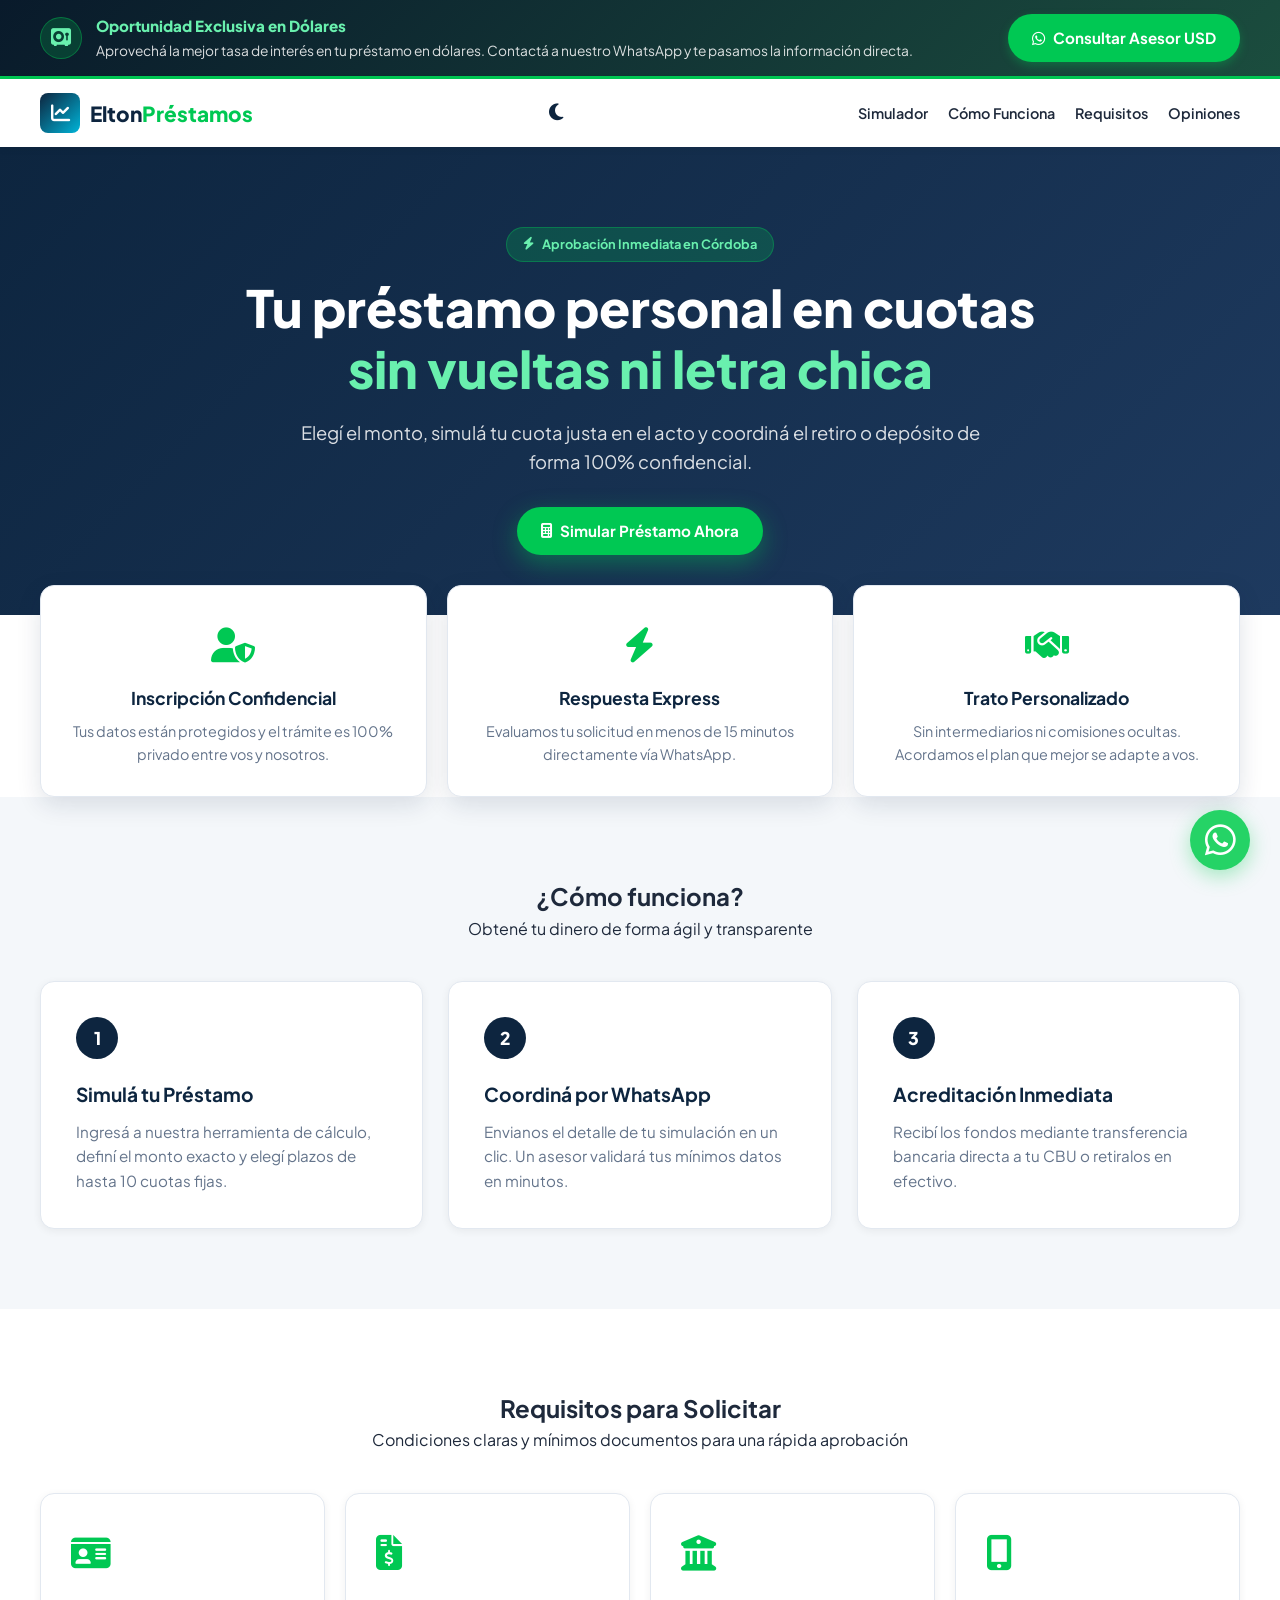
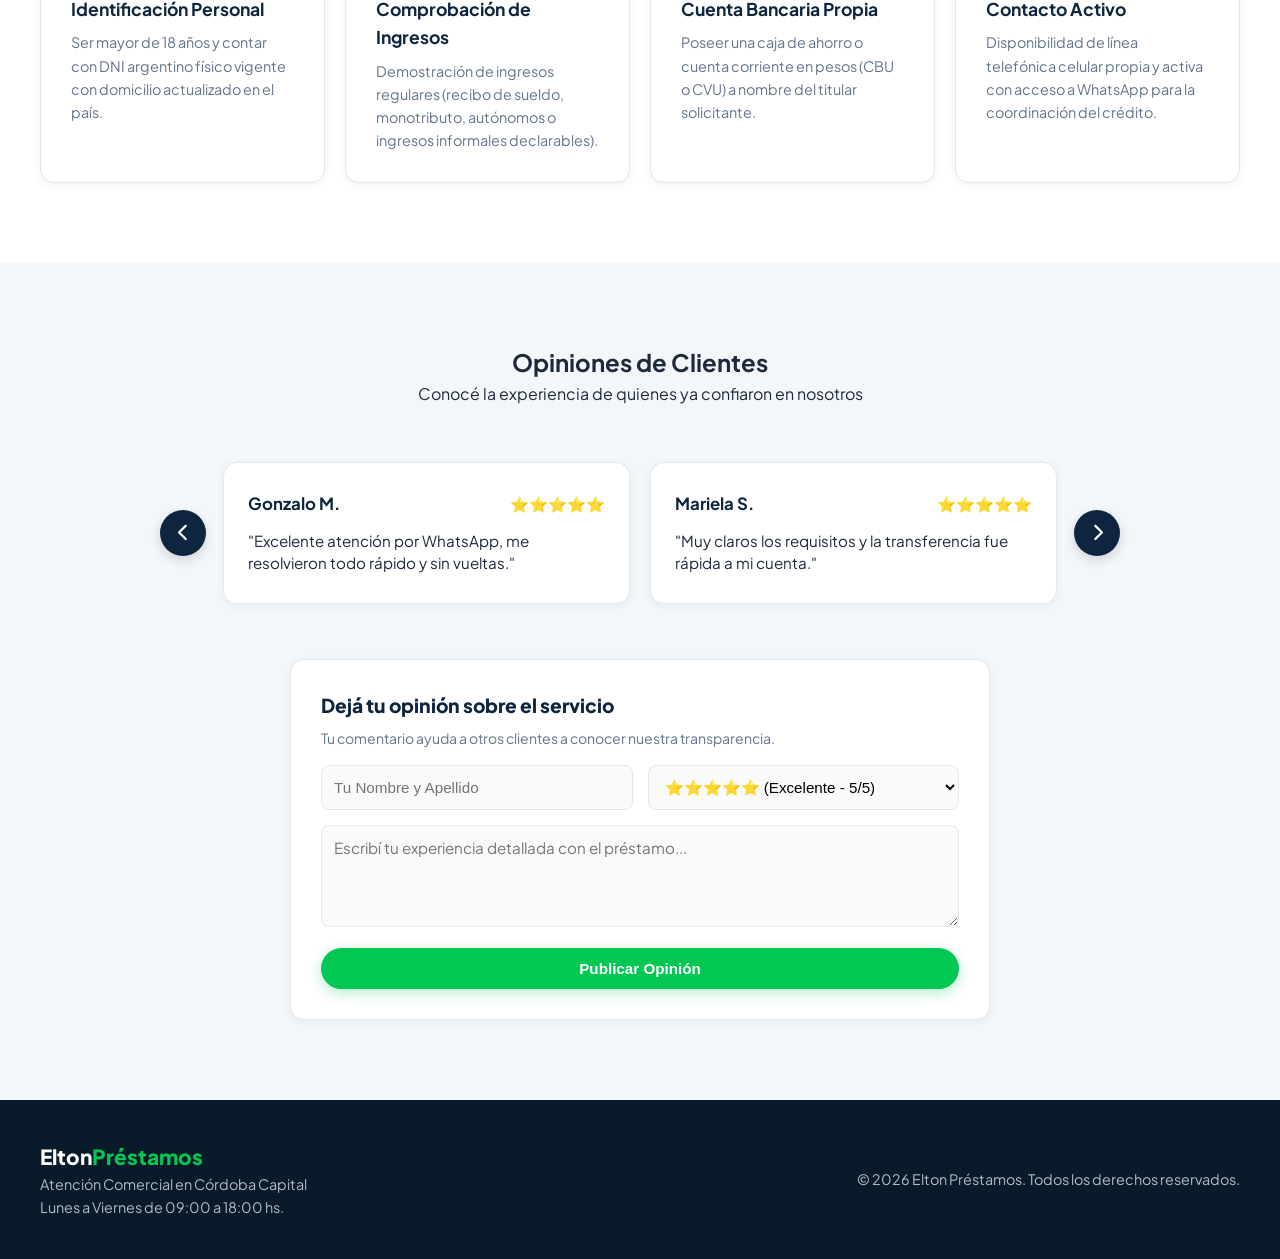
==== commit 8756e107: "234555465465" ====
--- a/index.html
+++ b/index.html
@@ -35,20 +35,25 @@
         <div class="logo-text">Elton<span>Préstamos</span></div>
       </a>
       
+      <div class="nav-actions">
+        <button id="themeToggle" class="theme-toggle-btn" aria-label="Cambiar tema">
+          <i class="fa-solid fa-moon" id="themeIcon"></i>
+        </button>
+
+        <button class="menu-toggle" id="menu-toggle" aria-label="Abrir Menú">
+          <i class="fa-solid fa-bars" id="menuIcon"></i>
+        </button>
+      </div>
+
       <nav class="nav-menu" id="nav-menu">
+        <button class="menu-close-btn" id="menu-close-btn" aria-label="Cerrar Menú">
+          <i class="fa-solid fa-xmark"></i>
+        </button>
         <a href="simulador.html" class="nav-link">Simulador</a>
         <a href="#como-funciona" class="nav-link">Cómo Funciona</a>
         <a href="#requisitos" class="nav-link">Requisitos</a>
         <a href="#testimonios" class="nav-link">Opiniones</a>
-
-        <button id="themeToggle" class="theme-toggle-btn" aria-label="Cambiar tema">
-          <i class="fa-solid fa-moon" id="themeIcon"></i>
-        </button>
       </nav>
-
-      <button class="menu-toggle" id="menu-toggle" aria-label="Abrir Menú">
-        <i class="fa-solid fa-bars"></i>
-      </button>
     </div>
   </header>
 
@@ -151,7 +156,7 @@
     </div>
   </section>
 
-  <!-- SECCIÓN DE OPINIONES DE CLIENTES -->
+  <!-- OPINIONES DE CLIENTES EN CARRUSEL REESTRUCTURADO -->
   <section id="testimonios" class="section bg-light">
     <div class="container">
       <div class="section-title text-center">
@@ -159,16 +164,24 @@
         <p>Conocé la experiencia de quienes ya confiaron en nosotros</p>
       </div>
 
-      <!-- Carrusel de Testimonios -->
+      <!-- Carrusel Corregido con Espacio de Resguardo -->
       <div class="carousel-container">
-        <button class="carousel-btn prev-btn" onclick="moverCarrusel(-1)"><i class="fa-solid fa-chevron-left"></i></button>
+        <button class="carousel-btn prev-btn" onclick="moverCarrusel(-1)" aria-label="Anterior">
+          <i class="fa-solid fa-chevron-left"></i>
+        </button>
+
         <div class="carousel-track-wrapper">
-          <div class="carousel-track" id="carouselTrack"></div>
-        </div>
-        <button class="carousel-btn next-btn" onclick="moverCarrusel(1)"><i class="fa-solid fa-chevron-right"></i></button>
-      </div>
-
-      <!-- Formulario Ampliado para Dejar Opinión -->
+          <div class="carousel-track" id="carouselTrack">
+            <!-- Rellenado por JS -->
+          </div>
+        </div>
+
+        <button class="carousel-btn next-btn" onclick="moverCarrusel(1)" aria-label="Siguiente">
+          <i class="fa-solid fa-chevron-right"></i>
+        </button>
+      </div>
+
+      <!-- Formulario Ampliado de Opinión -->
       <div class="add-testimonial-card-expanded">
         <h3>Dejá tu opinión sobre el servicio</h3>
         <p style="font-size: 0.88rem; color: var(--text-muted); margin-bottom: 15px;">Tu comentario ayuda a otros clientes a conocer nuestra transparencia.</p>
--- a/styles.css
+++ b/styles.css
@@ -54,14 +54,19 @@
 .logo-text { font-size: 1.3rem; font-weight: 800; color: var(--primary-color); }
 .logo-text span { color: var(--secondary-color); }
 .text-white { color: #fff !important; }
+
+.nav-actions { display: flex; align-items: center; gap: 12px; }
 .nav-menu { display: flex; align-items: center; gap: 20px; }
 .nav-link { text-decoration: none; color: var(--text-primary); font-weight: 600; font-size: 0.9rem; transition: var(--transition); }
 .nav-link:hover { color: var(--secondary-color); }
-.menu-toggle { display: none; background: none; border: none; font-size: 1.5rem; color: var(--primary-color); cursor: pointer; }
+
+.theme-toggle-btn { background: none; border: none; font-size: 1.2rem; cursor: pointer; color: var(--primary-color); padding: 6px 10px; border-radius: 50%; transition: all 0.2s; }
+.menu-toggle { display: none; background: none; border: none; font-size: 1.5rem; color: var(--primary-color); cursor: pointer; padding: 4px; }
+.menu-close-btn { display: none; background: none; border: none; font-size: 1.6rem; color: var(--primary-color); cursor: pointer; align-self: flex-end; margin-bottom: 10px; }
 
 /* Hero Directo */
 .hero-direct { padding: 80px 0 60px; background: linear-gradient(135deg, #0d253f 0%, #1e3a5f 100%); color: #fff; text-align: center; }
-.hero-title { font-size: clamp(2.2rem, 4vw, 3.2rem); font-weight: 800; margin-bottom: 18px; line-height: 1.2; }
+.hero-title { font-size: clamp(2rem, 4vw, 3.2rem); font-weight: 800; margin-bottom: 18px; line-height: 1.2; }
 .hero-title .highlight { color: #69f0ae; }
 .hero-subtitle { font-size: 1.15rem; color: rgba(255,255,255,0.85); max-width: 700px; margin: 0 auto 30px; }
 .badge { display: inline-flex; align-items: center; gap: 8px; background: rgba(0, 200, 83, 0.22); color: #69f0ae; padding: 6px 16px; border-radius: 50px; font-weight: 700; font-size: 0.8rem; margin-bottom: 15px; border: 1px solid rgba(0,200,83,0.35); }
@@ -79,36 +84,124 @@
 .feature-card h3 { font-size: 1.1rem; color: var(--primary-color); margin-bottom: 8px; }
 .feature-card p { font-size: 0.9rem; color: var(--text-muted); }
 
-.wide-grid { display: grid; grid-template-columns: repeat(auto-fit, minmax(300px, 1fr)); gap: 25px; margin-top: 40px; }
+.wide-grid { display: grid; grid-template-columns: repeat(auto-fit, minmax(280px, 1fr)); gap: 25px; margin-top: 40px; }
 .step-card { background: #fff; padding: 35px; border-radius: var(--radius-md); border: 1px solid var(--border-color); box-shadow: var(--shadow-sm); }
 .step-number { width: 42px; height: 42px; background: var(--primary-color); color: #fff; font-weight: 800; border-radius: 50%; display: flex; align-items: center; justify-content: center; margin-bottom: 20px; font-size: 1.1rem; }
 .step-card h3 { font-size: 1.2rem; color: var(--primary-color); margin-bottom: 10px; }
 .step-card p { font-size: 0.95rem; color: var(--text-muted); }
 
-.requisitos-grid-expanded { display: grid; grid-template-columns: repeat(auto-fit, minmax(260px, 1fr)); gap: 20px; margin-top: 40px; }
+.requisitos-grid-expanded { display: grid; grid-template-columns: repeat(auto-fit, minmax(240px, 1fr)); gap: 20px; margin-top: 40px; }
 .req-box { background: #fff; padding: 30px; border-radius: var(--radius-md); border: 1px solid var(--border-color); box-shadow: var(--shadow-sm); transition: var(--transition); }
 .req-box:hover { transform: translateY(-4px); box-shadow: var(--shadow-md); border-color: var(--secondary-color); }
 .req-icon { font-size: 2.2rem; color: var(--secondary-color); margin-bottom: 15px; }
 .req-box h4 { font-size: 1.1rem; color: var(--primary-color); margin-bottom: 8px; font-weight: 700; }
 .req-box p { font-size: 0.9rem; color: var(--text-muted); }
 
-/* Carrusel y Formulario de Opiniones Ampliado */
-.carousel-container { position: relative; max-width: 850px; margin: 40px auto 0; display: flex; align-items: center; gap: 15px; }
-.carousel-track-wrapper { overflow: hidden; width: 100%; border-radius: var(--radius-md); }
-.carousel-track { display: flex; transition: transform 0.4s ease-in-out; gap: 20px; }
-.carousel-card { min-width: calc(50% - 10px); background: #fff; padding: 25px; border-radius: var(--radius-md); border: 1px solid var(--border-color); box-shadow: var(--shadow-sm); flex-shrink: 0; }
-@media (max-width: 768px) { .carousel-card { min-width: 100%; } }
-.carousel-btn { background: var(--primary-color); color: #fff; border: none; width: 40px; height: 40px; border-radius: 50%; cursor: pointer; display: flex; align-items: center; justify-content: center; font-size: 1rem; transition: var(--transition); flex-shrink: 0; z-index: 10; }
+/* =========================================================
+   CARRUSEL DE TESTIMONIOS CORREGIDO (ESPACIO AMPLIO Y SIN CORTES)
+   ========================================================= */
+.carousel-container { 
+  position: relative; 
+  max-width: 980px; 
+  margin: 40px auto 0; 
+  display: flex; 
+  align-items: center; 
+  gap: 12px; 
+  padding: 0 10px;
+}
+
+.carousel-track-wrapper { 
+  overflow: hidden; 
+  width: 100%; 
+  border-radius: var(--radius-md); 
+  padding: 15px 5px; 
+}
+
+.carousel-track { 
+  display: flex; 
+  transition: transform 0.4s ease-in-out; 
+  gap: 20px; 
+}
+
+/* Tarjeta flexible con min-height e interior holgado */
+.carousel-card { 
+  flex: 0 0 calc(50% - 10px); 
+  min-width: calc(50% - 10px); 
+  background: #fff; 
+  padding: 28px 24px; 
+  border-radius: var(--radius-md); 
+  border: 1px solid var(--border-color); 
+  box-shadow: var(--shadow-sm); 
+  box-sizing: border-box; 
+  word-wrap: break-word; 
+  overflow-wrap: break-word; 
+  display: flex;
+  flex-direction: column;
+  justify-content: space-between;
+  min-height: 140px;
+}
+
+@media (max-width: 768px) { 
+  .carousel-card { 
+    flex: 0 0 100%; 
+    min-width: 100%; 
+  } 
+}
+
+.carousel-card-header {
+  display: flex;
+  justify-content: space-between;
+  align-items: center;
+  margin-bottom: 12px;
+  gap: 10px;
+}
+
+.carousel-card-header strong {
+  font-size: 1.05rem;
+  color: var(--primary-color);
+}
+
+.carousel-card-stars {
+  color: #f0a500;
+  font-size: 0.95rem;
+  white-space: nowrap;
+}
+
+.carousel-card p {
+  font-size: 0.95rem;
+  line-height: 1.5;
+  color: var(--text-primary);
+  margin: 0;
+}
+
+.carousel-btn { 
+  background: var(--primary-color); 
+  color: #fff; 
+  border: none; 
+  width: 46px; 
+  height: 46px; 
+  border-radius: 50%; 
+  cursor: pointer; 
+  display: flex; 
+  align-items: center; 
+  justify-content: center; 
+  font-size: 1.1rem; 
+  transition: var(--transition); 
+  flex-shrink: 0; 
+  z-index: 10; 
+  box-shadow: 0 4px 12px rgba(0,0,0,0.15);
+}
 .carousel-btn:hover { background: var(--secondary-color); }
 
 .add-testimonial-card-expanded { background: #fff; padding: 30px; border-radius: var(--radius-md); border: 1px solid var(--border-color); box-shadow: var(--shadow-sm); max-width: 700px; margin: 40px auto 0; }
 .add-testimonial-card-expanded h3 { font-size: 1.2rem; color: var(--primary-color); margin-bottom: 6px; font-weight: 800; }
 .form-group-inline { display: flex; gap: 15px; }
+@media (max-width: 600px) { .form-group-inline { flex-direction: column; gap: 10px; } }
 .form-group-inline input, .form-group-inline select { flex: 1; padding: 12px; border: 1px solid var(--border-color); border-radius: var(--radius-sm); font-size: 0.95rem; background: #fafafb; }
 textarea { width: 100%; padding: 12px; border: 1px solid var(--border-color); border-radius: var(--radius-sm); font-family: inherit; font-size: 0.95rem; resize: vertical; background: #fafafb; }
 .btn-publicar-opinion { margin-top: 15px; width: 100%; padding: 14px; font-size: 1.05rem; }
 
-/* Simulador UI y Formulario Ajustado (Filas Cómodas) */
+/* Simulador UI */
 .simulador-page-bg { background: linear-gradient(135deg, #091a2b 0%, #0d253f 50%, #1e3a5f 100%); min-height: 100vh; }
 .section-simulador { padding: 40px 0 80px; }
 .card-simulador-box { background: rgba(255, 255, 255, 0.97); border-radius: var(--radius-md); padding: 30px; box-shadow: 0 16px 40px rgba(0,0,0,0.3); }
@@ -116,7 +209,6 @@
 .simulador-header h2 { color: var(--primary-color); font-size: 1.4rem; font-weight: 800; }
 .simulador-header p { color: var(--text-muted); font-size: 0.9rem; }
 
-/* Grid de formulario de 4 columnas equilibradas para evitar desalineación */
 .grid-form { display: grid; grid-template-columns: repeat(4, 1fr); gap: 15px; margin-bottom: 25px; }
 @media (max-width: 900px) { .grid-form { grid-template-columns: repeat(2, 1fr); } }
 @media (max-width: 550px) { .grid-form { grid-template-columns: 1fr; } }
@@ -156,15 +248,36 @@
 .floating-whatsapp:hover { transform: scale(1.1); }
 
 /* =========================================================
-   MODO OSCURO (DARK MODE) - CORRECCIÓN ABSOLUTA DE TEXTOS Y LOGO
+   MENÚ HAMBURGUESA / CELULAR Y MODO OSCURO
    ========================================================= */
+@media (max-width: 768px) {
+  .menu-toggle { display: block; }
+  .nav-menu { 
+    display: none; 
+    flex-direction: column; 
+    position: fixed; 
+    top: 0; right: 0; 
+    width: 80%; max-width: 300px; height: 100vh; 
+    background: var(--white); 
+    padding: 30px 20px; 
+    box-shadow: -5px 0 25px rgba(0,0,0,0.25); 
+    z-index: 2000; 
+  }
+  .nav-menu.active { display: flex; }
+  .menu-close-btn { display: block; }
+  .wrap-mobile { flex-direction: column; text-align: center; gap: 10px; }
+}
+
 body.dark-mode { background-color: #091a2b !important; color: #f1f5f9 !important; }
 
-/* Corrección vital del texto del logo en modo oscuro */
+/* Corrección de colores en Navbar y Tres Rayitas */
 body.dark-mode .logo-text { color: #ffffff !important; }
 body.dark-mode .logo-text span { color: var(--secondary-color) !important; }
-
-/* Tarjetas y contenedores */
+body.dark-mode .menu-toggle { color: #ffffff !important; }
+body.dark-mode .theme-toggle-btn { color: #ffca28 !important; }
+body.dark-mode .menu-close-btn { color: #ffffff !important; }
+
+/* Contenedores en modo oscuro */
 body.dark-mode .navbar, 
 body.dark-mode .card-simulador-box, 
 body.dark-mode .feature-card,
@@ -177,11 +290,13 @@
   border-color: #1e3a5f !important; 
 }
 
-/* Forzar textos blancos en modo oscuro */
+body.dark-mode .nav-menu { background-color: #0d253f !important; }
+
+/* Forzar textos blancos */
 body.dark-mode .feature-card h3,
 body.dark-mode .step-card h3,
 body.dark-mode .req-box h4,
-body.dark-mode .carousel-card strong,
+body.dark-mode .carousel-card-header strong,
 body.dark-mode .add-testimonial-card-expanded h3,
 body.dark-mode .simulador-header h2,
 body.dark-mode .cta-simulador-whatsapp h3,
@@ -199,20 +314,20 @@
   color: #cbd5e1 !important; 
 }
 
-/* Corrección de la tabla del simulador en modo oscuro (meses y valores blancos) */
+/* Tabla del simulador */
 body.dark-mode tbody td { color: #f1f5f9 !important; border-bottom-color: #1e3a5f !important; }
 body.dark-mode tbody td.mes { color: #69f0ae !important; }
 body.dark-mode tbody td:first-child { color: #94a3b8 !important; }
 body.dark-mode tfoot td { background: #1e3a5f !important; color: #ffffff !important; }
 
-/* Números grandes de los pasos */
+/* Pasos */
 body.dark-mode .step-number {
   background-color: #1e3a5f !important;
   color: #69f0ae !important;
   border: 1px solid #2c4d75 !important;
 }
 
-/* Campos e inputs */
+/* Inputs y Selects */
 body.dark-mode .bg-light { background-color: #061321 !important; }
 body.dark-mode input, body.dark-mode select, body.dark-mode textarea { 
   background-color: #1e3a5f !important; 
@@ -224,16 +339,5 @@
   border-color: #1e3a5f !important; 
 }
 
-/* Enlaces del menú y botón de tema */
-.theme-toggle-btn { background: none; border: none; font-size: 1.2rem; cursor: pointer; color: var(--primary-color); padding: 6px 10px; border-radius: 50%; transition: all 0.2s; }
-body.dark-mode .theme-toggle-btn { color: #ffca28; }
 body.dark-mode .nav-link { color: #f1f5f9 !important; }
-body.dark-mode .nav-link:hover { color: var(--secondary-color) !important; }
-
-@media (max-width: 768px) {
-  .nav-menu { display: none; flex-direction: column; position: absolute; top: 100%; left: 0; width: 100%; background: var(--white); padding: 20px; box-shadow: var(--shadow-md); }
-  body.dark-mode .nav-menu { background: #0d253f !important; }
-  .nav-menu.active { display: flex; }
-  .menu-toggle { display: block; }
-  .wrap-mobile { flex-direction: column; text-align: center; gap: 10px; }
-}+body.dark-mode .nav-link:hover { color: var(--secondary-color) !important; }
